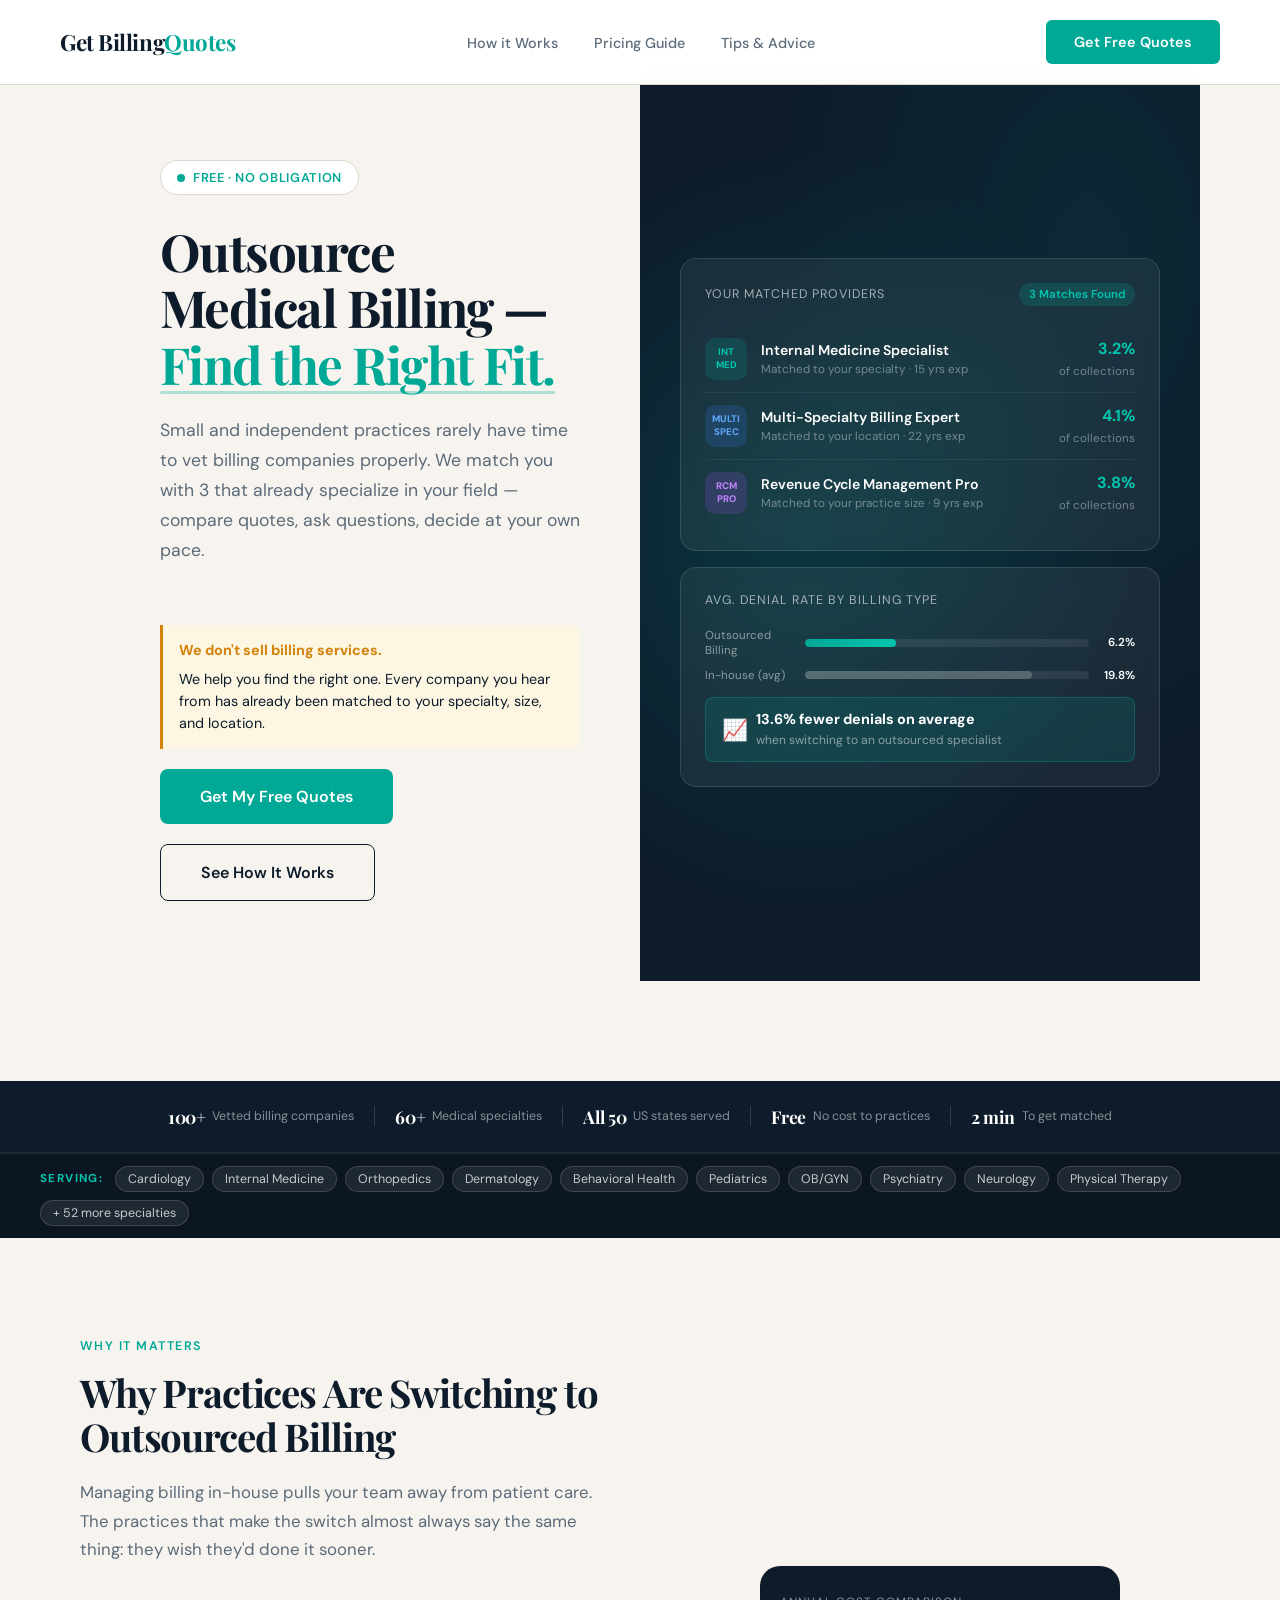
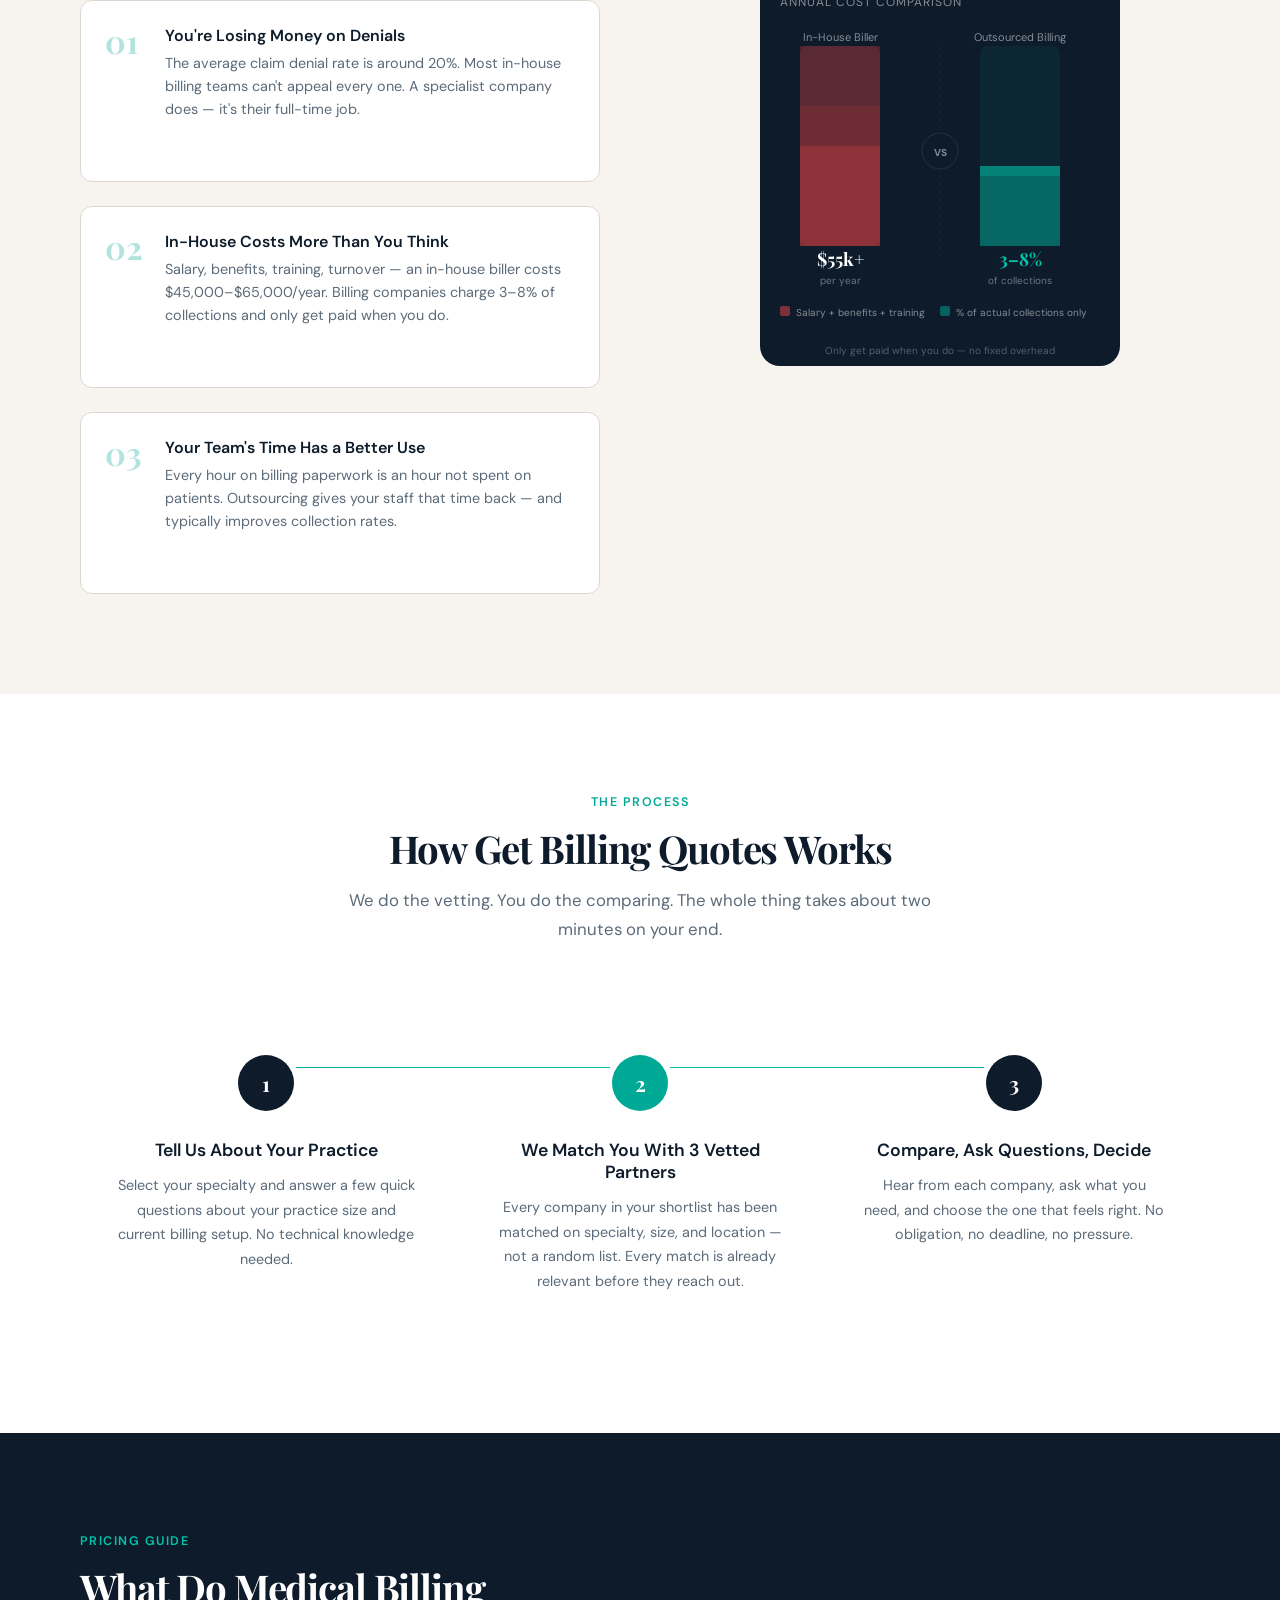
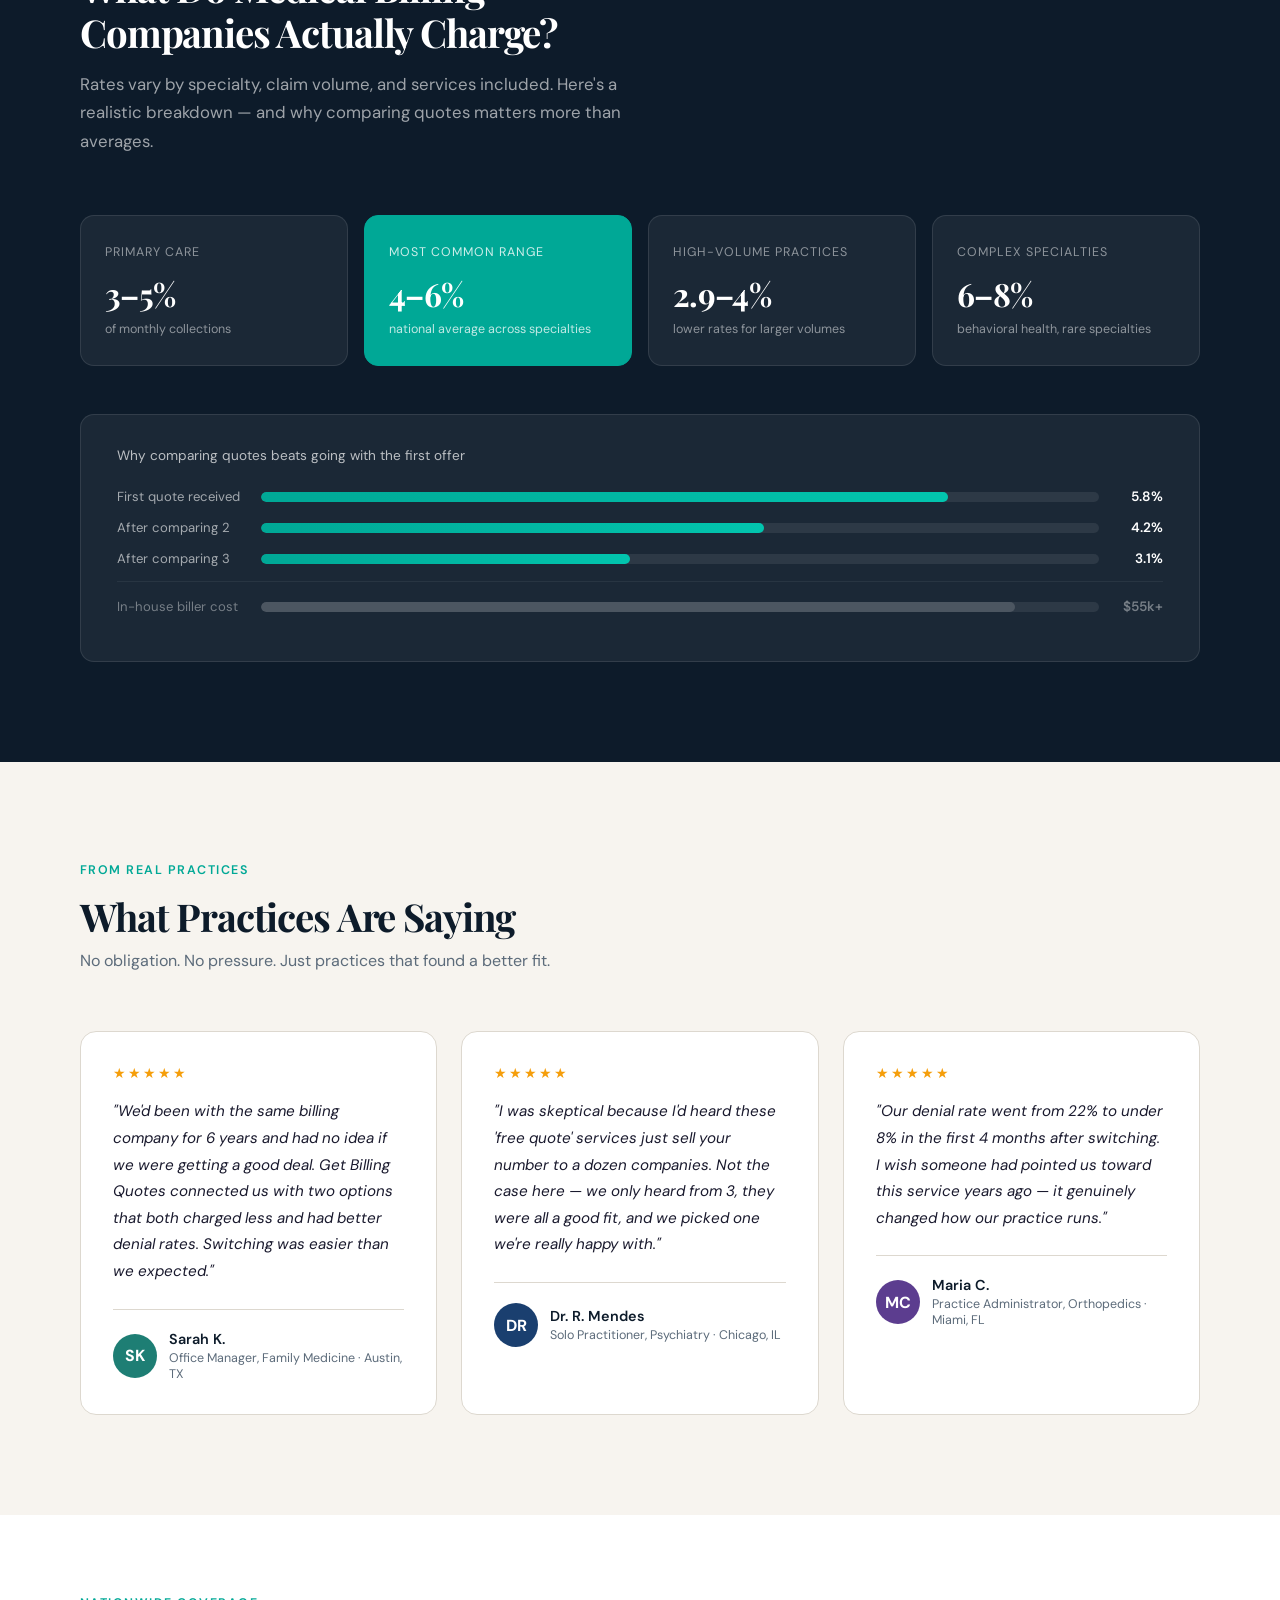
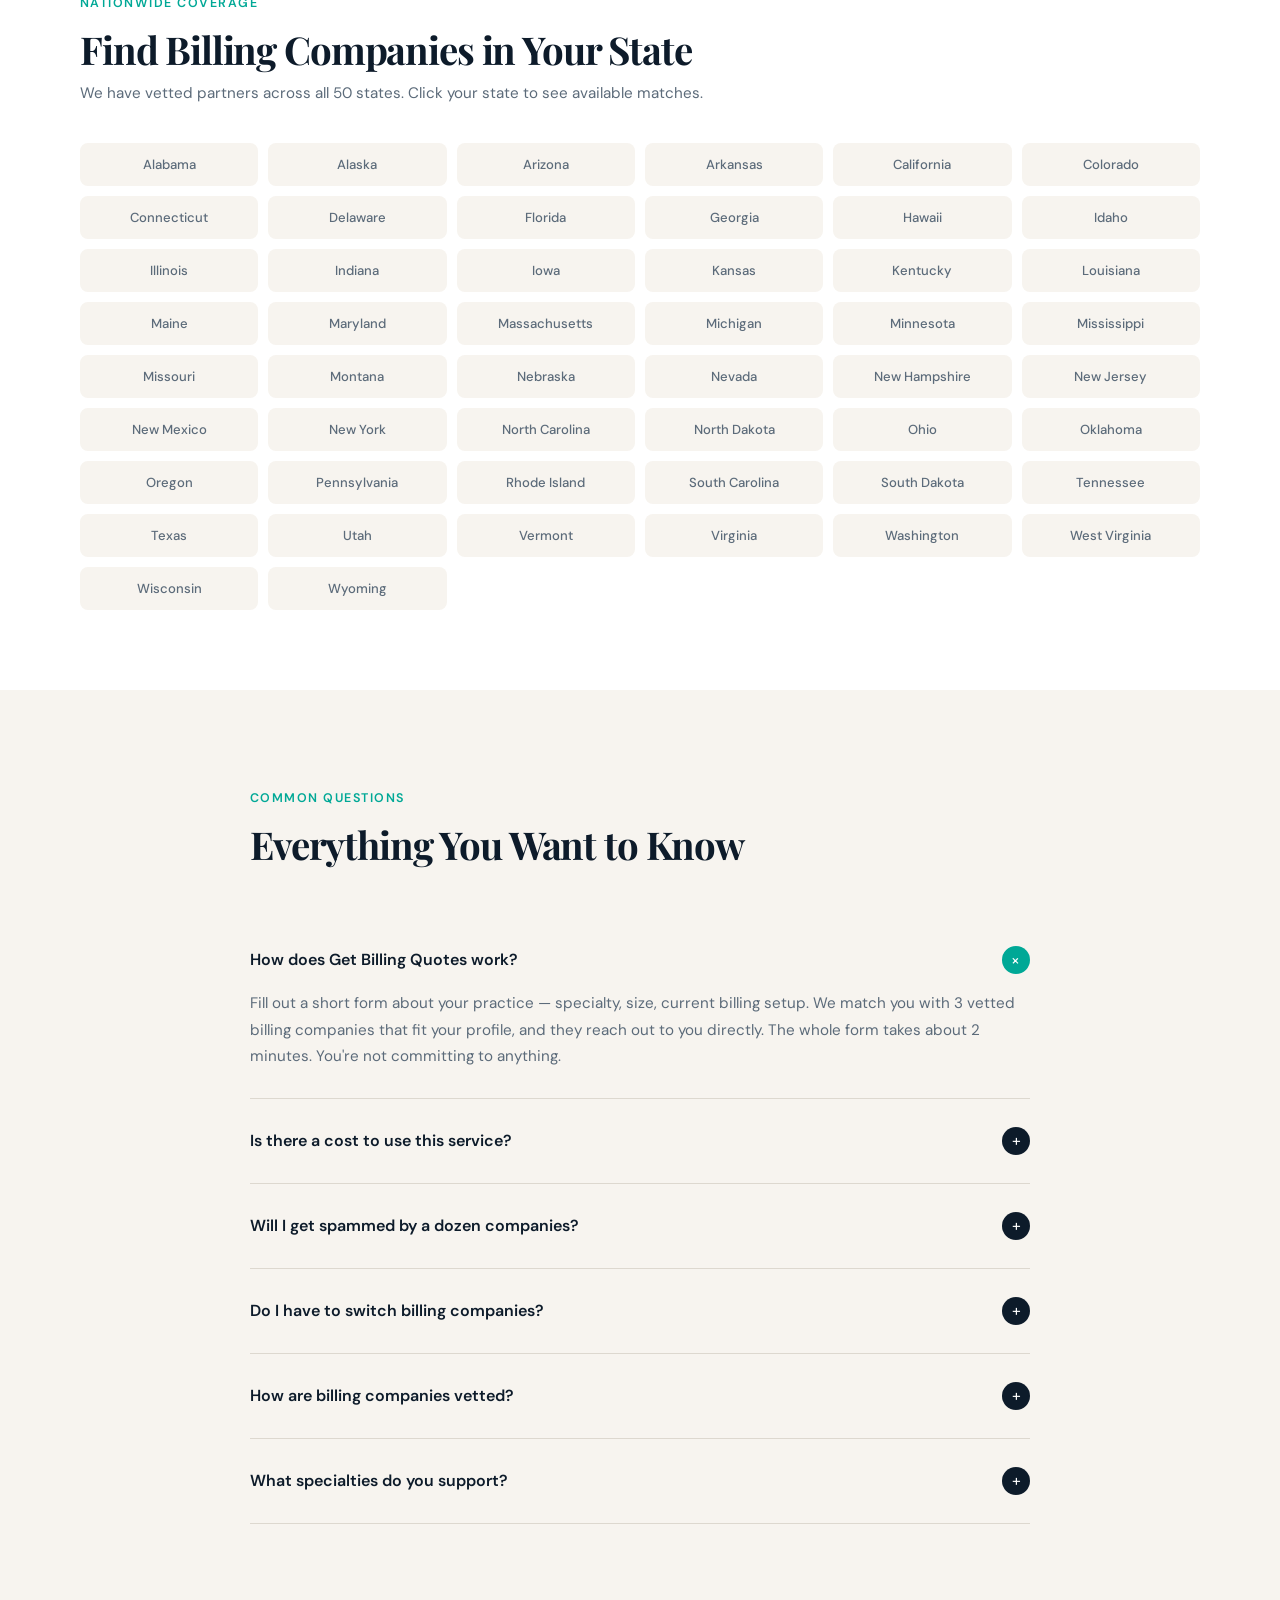
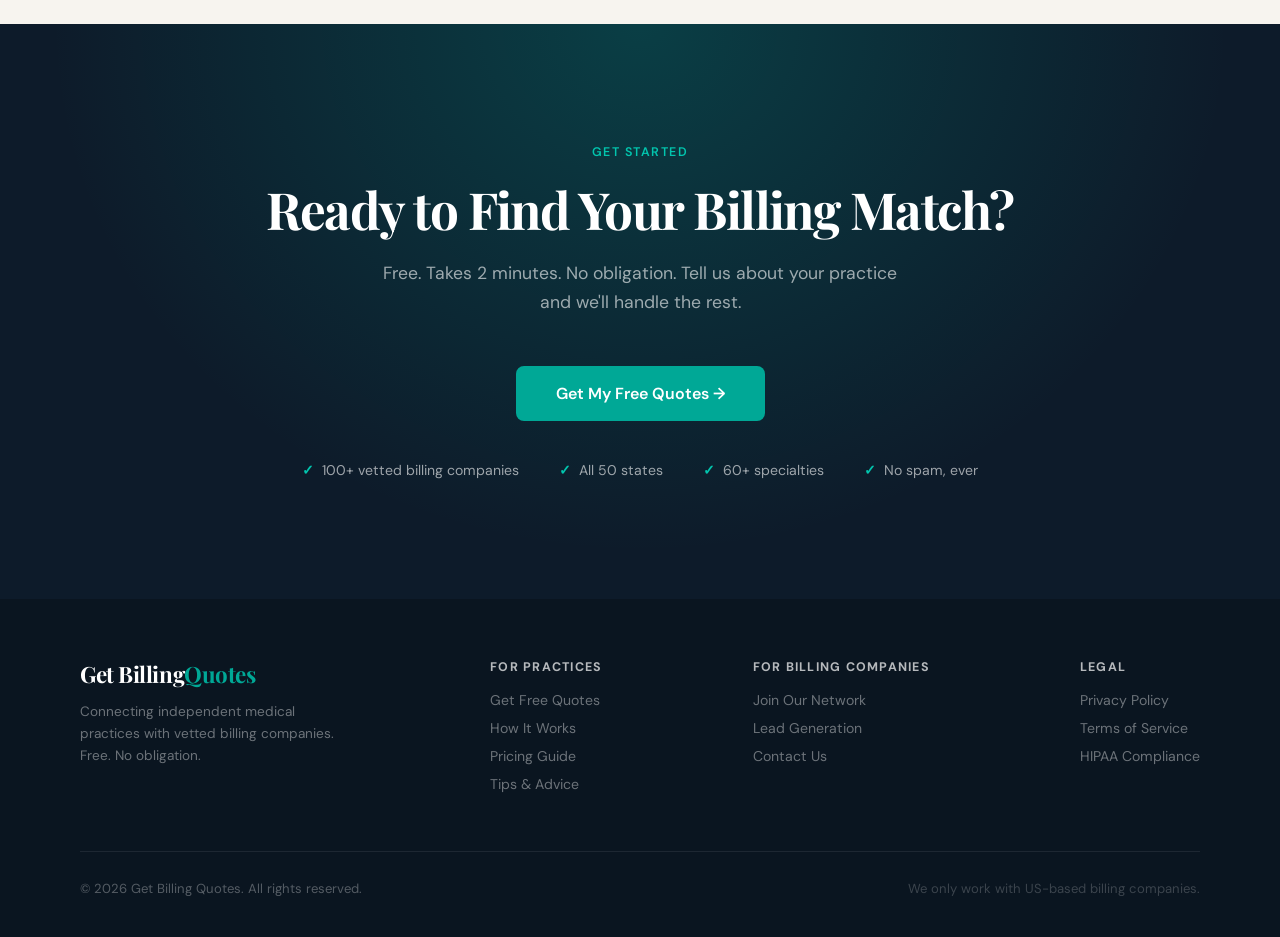
==== index.html @ 9ef920df "Add files via upload" ====
<!DOCTYPE html>
<html lang="en">
<head>
<meta charset="UTF-8">
<meta name="viewport" content="width=device-width, initial-scale=1.0">
<title>Outsource Medical Billing — Compare 3 Vetted Companies Free | Get Billing Quotes</title>
<meta name="description" content="We don't sell billing services — we help you find the right one. Get 3 free, matched quotes from vetted medical billing companies. Takes 2 minutes. No obligation." />
<link rel="preconnect" href="https://fonts.googleapis.com">
<link href="https://fonts.googleapis.com/css2?family=Playfair+Display:wght@400;600;700&family=DM+Sans:wght@300;400;500;600&display=swap" rel="stylesheet">
<link rel="stylesheet" href="styles.css?v=3">
<style>
  /* INDEX.HTML PAGE-SPECIFIC STYLES ONLY */
  body { background: var(--white); }

  /* HERO */
  .hero { min-height: 100vh; display: grid; grid-template-columns: 1fr 1fr; padding-top: 80px; background: var(--cream); overflow: hidden; }
  .hero-left { display: flex; flex-direction: column; justify-content: center; padding: 80px 60px 80px 80px; }

  .hero-badge { display: inline-flex; align-items: center; gap: 8px; background: white; border: 1px solid var(--border); border-radius: 100px; padding: 8px 16px; font-size: 0.8rem; font-weight: 600; color: var(--teal); margin-bottom: 28px; width: fit-content; letter-spacing: 0.05em; text-transform: uppercase; }
  .hero-badge::before { content: ''; width: 8px; height: 8px; border-radius: 50%; background: var(--teal); animation: pulse 2s infinite; }
  @keyframes pulse { 0%, 100% { opacity: 1; transform: scale(1); } 50% { opacity: 0.5; transform: scale(0.8); } }

  .hero h1 { font-family: 'Playfair Display', serif; font-size: clamp(2.6rem, 4vw, 3.8rem); font-weight: 700; line-height: 1.1; color: var(--navy); letter-spacing: -0.03em; margin-bottom: 24px; }
  .hero h1 em { font-style: normal; color: var(--teal); position: relative; }
  .hero h1 em::after { content: ''; position: absolute; bottom: 4px; left: 0; right: 0; height: 3px; background: var(--teal); opacity: 0.3; border-radius: 2px; }
  .hero-sub { font-size: 1.1rem; color: var(--muted); line-height: 1.7; margin-bottom: 40px; max-width: 460px; }
  .hero-cta-group { display: flex; align-items: center; gap: 20px; flex-wrap: wrap; }

  /* HERO RIGHT */
  .hero-right { position: relative; display: flex; align-items: center; justify-content: center; padding: 40px; background: var(--navy); overflow: hidden; }
  .hero-right::before { content: ''; position: absolute; inset: 0; background: radial-gradient(ellipse at 30% 50%, rgba(0,168,150,0.2) 0%, transparent 60%), radial-gradient(ellipse at 80% 20%, rgba(0,168,150,0.1) 0%, transparent 50%); }
  .dashboard-mock { position: relative; width: 100%; max-width: 480px; z-index: 1; }
  .dash-card { background: rgba(255,255,255,0.06); border: 1px solid rgba(255,255,255,0.12); border-radius: 16px; padding: 24px; backdrop-filter: blur(8px); margin-bottom: 16px; animation: fadeSlideUp 0.6s ease both; }
  @keyframes fadeSlideUp { from { opacity: 0; transform: translateY(20px); } to { opacity: 1; transform: translateY(0); } }
  .dash-card:nth-child(2) { animation-delay: 0.15s; }
  .dash-header { display: flex; align-items: center; justify-content: space-between; margin-bottom: 20px; }
  .dash-title { color: rgba(255,255,255,0.6); font-size: 0.78rem; text-transform: uppercase; letter-spacing: 0.08em; }
  .dash-badge { font-size: 0.72rem; padding: 4px 10px; border-radius: 20px; background: rgba(0,168,150,0.2); color: var(--teal-light); font-weight: 600; }

  .match-row { display: flex; align-items: center; gap: 14px; padding: 12px 0; border-bottom: 1px solid rgba(255,255,255,0.06); }
  .match-row:last-child { border-bottom: none; }
  .match-avatar { width: 42px; height: 42px; border-radius: 10px; display: flex; align-items: center; justify-content: center; font-size: 0.6rem; font-weight: 800; text-align: center; line-height: 1.3; flex-shrink: 0; }
  .match-info { flex: 1; }
  .match-name { color: white; font-size: 0.88rem; font-weight: 600; }
  .match-spec { color: rgba(255,255,255,0.4); font-size: 0.73rem; margin-top: 2px; }
  .match-rate { text-align: right; }
  .match-rate strong { color: var(--teal-light); font-size: 1rem; display: block; }
  .match-rate span { color: rgba(255,255,255,0.4); font-size: 0.72rem; }

  .mini-chart { margin-top: 4px; }
  .chart-row { display: flex; align-items: center; gap: 10px; margin-bottom: 10px; }
  .chart-label { color: rgba(255,255,255,0.5); font-size: 0.72rem; width: 90px; flex-shrink: 0; }
  .chart-bar-wrap { flex: 1; background: rgba(255,255,255,0.08); border-radius: 4px; height: 8px; overflow: hidden; }
  .chart-bar { height: 100%; border-radius: 4px; background: linear-gradient(90deg, var(--teal), var(--teal-light)); animation: barGrow 1s ease both; transform-origin: left; }
  @keyframes barGrow { from { transform: scaleX(0); } to { transform: scaleX(1); } }
  .chart-val { color: white; font-size: 0.72rem; font-weight: 600; width: 36px; text-align: right; flex-shrink: 0; }

  .savings-pill { display: inline-flex; align-items: center; gap: 8px; background: rgba(0,168,150,0.15); border: 1px solid rgba(0,168,150,0.3); border-radius: 8px; padding: 12px 16px; margin-top: 4px; width: 100%; }
  .savings-icon { font-size: 1.3rem; }
  .savings-text strong { color: white; font-size: 0.9rem; display: block; }
  .savings-text span { color: rgba(255,255,255,0.5); font-size: 0.75rem; }

  /* =====================
     TRUST BAR — strip layout on all screens
     ===================== */
  .trust-bar { background: var(--navy); }
  .trust-bar-inner {
    display: flex; align-items: center; justify-content: center;
    flex-wrap: wrap;
    padding: 16px 40px;
    border-bottom: 1px solid rgba(255,255,255,0.07);
    gap: 0;
  }
  .trust-stat {
    display: flex; align-items: center; gap: 7px;
    padding: 8px 20px;
    text-align: left;
  }
  .trust-stat strong {
    font-family: 'Playfair Display', serif;
    font-size: 1.1rem; font-weight: 700;
    color: white; letter-spacing: -0.02em;
    white-space: nowrap;
  }
  .trust-stat span {
    font-size: 0.78rem; color: rgba(255,255,255,0.5);
    white-space: nowrap;
  }
  .trust-divider { width: 1px; height: 20px; background: rgba(255,255,255,0.15); flex-shrink: 0; align-self: center; }
  .trust-specialties { display: flex; align-items: center; gap: 8px; padding: 12px 40px; flex-wrap: wrap; background: rgba(0,0,0,0.18); border-top: 1px solid rgba(255,255,255,0.06); }
  .trust-spec-label { font-size: 0.72rem; text-transform: uppercase; letter-spacing: 0.12em; color: var(--teal-light); font-weight: 700; margin-right: 4px; white-space: nowrap; }
  .trust-spec-tag { font-size: 0.78rem; padding: 4px 12px; border-radius: 100px; background: rgba(255,255,255,0.08); color: rgba(255,255,255,0.75); border: 1px solid rgba(255,255,255,0.15); white-space: nowrap; }
  .trust-spec-tag:hover { background: rgba(0,168,150,0.2); border-color: rgba(0,168,150,0.4); color: var(--teal-light); }

  /* SECTIONS */
  section { padding: 100px 80px; }
  .section-label { font-size: 0.78rem; text-transform: uppercase; letter-spacing: 0.12em; color: var(--teal); font-weight: 600; margin-bottom: 16px; }
  h2 { font-family: 'Playfair Display', serif; font-size: clamp(2rem, 3vw, 2.8rem); color: var(--navy); line-height: 1.15; letter-spacing: -0.03em; }

  /* WHY */
  .why-section { background: var(--cream); display: grid; grid-template-columns: 1fr 1fr; gap: 80px; align-items: center; }
  .why-left h2 { margin-bottom: 20px; }
  .why-left p { color: var(--muted); font-size: 1.05rem; line-height: 1.7; margin-bottom: 36px; }
  .reasons { display: flex; flex-direction: column; gap: 24px; }
  .reason { display: flex; gap: 20px; align-items: flex-start; padding: 24px; background: white; border-radius: 12px; border: 1px solid var(--border); transition: all 0.25s ease; }
  .reason:hover { border-color: var(--teal); transform: translateX(4px); box-shadow: 0 4px 24px rgba(0,0,0,0.06); }
  .reason-num { font-family: 'Playfair Display', serif; font-size: 2rem; font-weight: 700; color: var(--teal); opacity: 0.3; line-height: 1; flex-shrink: 0; min-width: 40px; }
  .reason h3 { font-size: 1rem; font-weight: 600; color: var(--navy); margin-bottom: 6px; }
  .reason p { font-size: 0.9rem; color: var(--muted); line-height: 1.6; }
  .why-visual { position: relative; height: 480px; display: flex; align-items: center; justify-content: center; }

  /* HOW IT WORKS */
  .how-section { background: white; }
  .how-header { text-align: center; max-width: 600px; margin: 0 auto 72px; }
  .how-header h2 { margin-bottom: 16px; }
  .how-header p { color: var(--muted); font-size: 1.05rem; line-height: 1.7; }
  .steps { display: grid; grid-template-columns: repeat(3, 1fr); gap: 2px; position: relative; }
  .steps::before { content: ''; position: absolute; top: 52px; left: calc(16.67% + 20px); right: calc(16.67% + 20px); height: 1px; background: linear-gradient(90deg, var(--teal), var(--teal-light), var(--teal)); z-index: 0; }
  .step { padding: 40px 36px; text-align: center; position: relative; z-index: 1; }
  .step-num { width: 56px; height: 56px; border-radius: 50%; background: var(--navy); color: white; font-family: 'Playfair Display', serif; font-size: 1.3rem; font-weight: 700; display: flex; align-items: center; justify-content: center; margin: 0 auto 28px; position: relative; z-index: 2; box-shadow: 0 0 0 6px white; }
  .step:nth-child(2) .step-num { background: var(--teal); }
  .step h3 { font-size: 1.1rem; font-weight: 600; color: var(--navy); margin-bottom: 12px; }
  .step p { font-size: 0.9rem; color: var(--muted); line-height: 1.7; }

  /* PRICING */
  .pricing-section { background: var(--navy); color: white; padding: 100px 80px; }
  .pricing-header { max-width: 600px; margin-bottom: 60px; }
  .pricing-header .section-label { color: var(--teal-light); }
  .pricing-header h2 { color: white; margin-bottom: 16px; }
  .pricing-header p { color: rgba(255,255,255,0.6); font-size: 1.05rem; line-height: 1.7; }
  .pricing-grid { display: grid; grid-template-columns: repeat(4, 1fr); gap: 16px; margin-bottom: 48px; }
  .price-card { background: rgba(255,255,255,0.06); border: 1px solid rgba(255,255,255,0.1); border-radius: 14px; padding: 28px 24px; transition: all 0.25s; }
  .price-card:hover { background: rgba(255,255,255,0.1); border-color: var(--teal); }
  .price-card.featured { background: var(--teal); border-color: var(--teal); }
  .price-specialty { font-size: 0.78rem; text-transform: uppercase; letter-spacing: 0.08em; color: rgba(255,255,255,0.5); margin-bottom: 12px; }
  .price-card.featured .price-specialty { color: rgba(255,255,255,0.8); }
  .price-range { font-family: 'Playfair Display', serif; font-size: 2rem; font-weight: 700; color: white; letter-spacing: -0.02em; }
  .price-note { font-size: 0.78rem; color: rgba(255,255,255,0.5); margin-top: 6px; }
  .price-card.featured .price-note { color: rgba(255,255,255,0.75); }
  .pricing-bar-wrap { background: rgba(255,255,255,0.06); border: 1px solid rgba(255,255,255,0.1); border-radius: 14px; padding: 32px 36px; }
  .pb-title { color: rgba(255,255,255,0.7); font-size: 0.85rem; margin-bottom: 24px; }
  .pb-row { display: flex; align-items: center; gap: 14px; margin-bottom: 14px; }
  .pb-label { color: rgba(255,255,255,0.6); font-size: 0.82rem; width: 130px; flex-shrink: 0; }
  .pb-track { flex: 1; background: rgba(255,255,255,0.08); border-radius: 100px; height: 10px; overflow: hidden; }
  .pb-fill { height: 100%; border-radius: 100px; background: linear-gradient(90deg, var(--teal), var(--teal-light)); animation: barGrow 1.2s ease both; }
  .pb-fill.muted { background: rgba(255,255,255,0.15); }
  .pb-val { color: white; font-weight: 600; font-size: 0.85rem; width: 50px; text-align: right; flex-shrink: 0; }

  /* TESTIMONIALS */
  .testimonials-section { background: var(--cream); padding: 100px 80px; }
  .test-header { margin-bottom: 60px; }
  .test-header h2 { margin-bottom: 12px; }
  .test-grid { display: grid; grid-template-columns: repeat(3, 1fr); gap: 24px; }
  .test-card { background: white; border: 1px solid var(--border); border-radius: 16px; padding: 32px; transition: all 0.25s; }
  .test-card:hover { box-shadow: 0 8px 40px rgba(0,0,0,0.08); transform: translateY(-3px); }
  .test-stars { color: #f59e0b; font-size: 0.9rem; letter-spacing: 2px; margin-bottom: 16px; }
  .test-quote { font-size: 0.95rem; color: var(--text); line-height: 1.75; margin-bottom: 24px; font-style: italic; }
  .test-author { display: flex; align-items: center; gap: 12px; padding-top: 20px; border-top: 1px solid var(--border); }
  .test-avatar { width: 44px; height: 44px; border-radius: 50%; display: flex; align-items: center; justify-content: center; font-weight: 700; font-size: 1rem; color: white; flex-shrink: 0; }
  .test-name { font-weight: 600; font-size: 0.9rem; color: var(--navy); }
  .test-role { font-size: 0.78rem; color: var(--muted); margin-top: 2px; }

  /* STATES */
  .states-section { background: white; padding: 80px; overflow: hidden; }
  .states-header { margin-bottom: 40px; }
  .states-header h2 { margin-bottom: 12px; }
  .states-grid { display: grid; grid-template-columns: repeat(6, 1fr); gap: 10px; width: 100%; }
  .state-pill { text-align: center; padding: 12px 8px; border-radius: 8px; background: var(--cream); font-size: 0.82rem; font-weight: 500; color: var(--muted); cursor: pointer; transition: all 0.2s; border: 1px solid transparent; text-decoration: none; display: block; min-width: 0; word-break: break-word; }
  .state-pill:hover { background: white; border-color: var(--teal); color: var(--teal); }

  /* FAQ */
  .faq-section { background: var(--cream); }
  .faq-container { max-width: 780px; margin: 0 auto; }
  .faq-header { margin-bottom: 52px; }
  .faq-item { border-bottom: 1px solid var(--border); padding: 28px 0; }
  .faq-q { display: flex; justify-content: space-between; align-items: center; cursor: pointer; gap: 20px; }
  .faq-q strong { font-size: 1rem; color: var(--navy); font-weight: 600; line-height: 1.4; }
  .faq-icon { width: 28px; height: 28px; border-radius: 50%; background: var(--navy); color: white; display: flex; align-items: center; justify-content: center; font-size: 1rem; flex-shrink: 0; transition: all 0.25s; }
  .faq-item.open .faq-icon { background: var(--teal); transform: rotate(45deg); }
  .faq-a { max-height: 0; overflow: hidden; transition: max-height 0.35s ease, padding 0.35s; }
  .faq-item.open .faq-a { max-height: 200px; padding-top: 16px; }
  .faq-a p { color: var(--muted); font-size: 0.95rem; line-height: 1.75; }

  /* CTA */
  .cta-section { background: var(--navy); padding: 120px 80px; text-align: center; position: relative; overflow: hidden; }
  .cta-section::before { content: ''; position: absolute; inset: 0; background: radial-gradient(ellipse at 50% 0%, rgba(0,168,150,0.25) 0%, transparent 65%); }
  .cta-section > * { position: relative; z-index: 1; }
  .cta-section .section-label { color: var(--teal-light); margin-bottom: 20px; }
  .cta-section h2 { color: white; font-size: clamp(2.2rem, 4vw, 3.4rem); margin-bottom: 20px; }
  .cta-section p { color: rgba(255,255,255,0.6); font-size: 1.1rem; max-width: 520px; margin: 0 auto 48px; line-height: 1.7; }
  .cta-perks { display: flex; justify-content: center; gap: 40px; flex-wrap: wrap; margin-top: 40px; }
  .cta-perk { display: flex; align-items: center; gap: 8px; color: rgba(255,255,255,0.6); font-size: 0.88rem; }
  .cta-perk::before { content: '✓'; color: var(--teal-light); font-weight: 700; }

  /* PAGE-SPECIFIC RESPONSIVE */
  @media (max-width: 1024px) {
    .hero { grid-template-columns: 1fr; }
    .hero-left { padding: 100px 40px 60px; }
    .hero-right { display: none; }
    .why-section { grid-template-columns: 1fr; gap: 40px; }
    .why-visual { display: none; }
    .steps { grid-template-columns: 1fr; }
    .steps::before { display: none; }
    .pricing-grid { grid-template-columns: repeat(2, 1fr); }
    .test-grid { grid-template-columns: 1fr; }
    .states-grid { grid-template-columns: repeat(3, 1fr); }
    .states-section { padding: 60px 24px; }
    .trust-bar-inner { padding: 12px 24px; }
    .trust-specialties { padding: 10px 24px; }
    .cta-section { padding: 80px 40px; }
  }
  @media (max-width: 768px) {
    .hero-left { padding: 80px 24px 48px; }
    .trust-bar-inner { padding: 10px 16px; }
    .trust-stat { padding: 6px 10px; }
    .trust-specialties { padding: 8px 16px; gap: 6px; }
    .cta-section { padding: 60px 24px; }
  }
</style>
</head>
<body>

<!-- NAV -->
<nav>
  <a href="#" class="nav-logo">Get Billing<span>Quotes</span></a>
  <ul>
    <li><a href="#how">How it Works</a></li>
    <li><a href="#pricing">Pricing Guide</a></li>
    <li><a href="blog.html">Tips &amp; Advice</a></li>
  </ul>
  <a href="quote.html" class="btn btn-primary">Get Free Quotes</a>
  <button class="nav-hamburger" onclick="toggleMenu(this)" aria-label="Menu">
    <span></span><span></span><span></span>
  </button>
</nav>
<div class="mobile-menu" id="mobileMenu">
  <a href="#how">How it Works</a>
  <a href="#pricing">Pricing Guide</a>
  <a href="blog.html">Tips &amp; Advice</a>
  <a href="quote.html" class="btn btn-primary">Get Free Quotes</a>
</div>

<!-- HERO -->
<section class="hero">
  <div class="hero-left">
    <div class="hero-badge">Free · No Obligation</div>
    <h1>Outsource Medical Billing —<br><em>Find the Right Fit.</em></h1>
    <p class="hero-sub">Small and independent practices rarely have time to vet billing companies properly. We match you with 3 that already specialize in your field — compare quotes, ask questions, decide at your own pace.</p>
    <div style="display:flex;flex-wrap:wrap;align-items:baseline;gap:6px;background:#fdf6e3;border-left:3px solid #d4820a;padding:14px 16px;border-radius:0 8px 8px 0;margin:20px 0;font-size:0.9rem;line-height:1.55;color:var(--navy);"><span style="font-weight:700;color:#d4820a;white-space:nowrap;">We don't sell billing services.</span><span>We help you find the right one. Every company you hear from has already been matched to your specialty, size, and location.</span></div>
    <div class="hero-cta-group">
      <a href="quote.html" class="btn btn-primary btn-lg">Get My Free Quotes</a>
      <a href="#how" class="btn btn-outline btn-lg">See How It Works</a>
    </div>
  </div>

  <div class="hero-right">
    <div class="dashboard-mock">
      <div class="dash-card">
        <div class="dash-header">
          <span class="dash-title">Your Matched Providers</span>
          <span class="dash-badge">3 Matches Found</span>
        </div>
        <div class="match-row">
          <div class="match-avatar" style="background: rgba(0,168,150,0.18); color: #02c5ae;">INT<br>MED</div>
          <div class="match-info">
            <div class="match-name">Internal Medicine Specialist</div>
            <div class="match-spec">Matched to your specialty · 15 yrs exp</div>
          </div>
          <div class="match-rate"><strong>3.2%</strong><span>of collections</span></div>
        </div>
        <div class="match-row">
          <div class="match-avatar" style="background: rgba(59,130,246,0.18); color: #60a5fa;">MULTI<br>SPEC</div>
          <div class="match-info">
            <div class="match-name">Multi-Specialty Billing Expert</div>
            <div class="match-spec">Matched to your location · 22 yrs exp</div>
          </div>
          <div class="match-rate"><strong>4.1%</strong><span>of collections</span></div>
        </div>
        <div class="match-row">
          <div class="match-avatar" style="background: rgba(168,85,247,0.18); color: #c084fc;">RCM<br>PRO</div>
          <div class="match-info">
            <div class="match-name">Revenue Cycle Management Pro</div>
            <div class="match-spec">Matched to your practice size · 9 yrs exp</div>
          </div>
          <div class="match-rate"><strong>3.8%</strong><span>of collections</span></div>
        </div>
      </div>
      <div class="dash-card">
        <div class="dash-header">
          <span class="dash-title">Avg. Denial Rate by Billing Type</span>
        </div>
        <div class="mini-chart">
          <div class="chart-row">
            <span class="chart-label">Outsourced Billing</span>
            <div class="chart-bar-wrap"><div class="chart-bar" style="width:32%;"></div></div>
            <span class="chart-val">6.2%</span>
          </div>
          <div class="chart-row">
            <span class="chart-label">In-house (avg)</span>
            <div class="chart-bar-wrap"><div class="chart-bar" style="width:80%; background: rgba(255,255,255,0.2);"></div></div>
            <span class="chart-val">19.8%</span>
          </div>
        </div>
        <div class="savings-pill">
          <span class="savings-icon">📈</span>
          <div class="savings-text">
            <strong>13.6% fewer denials on average</strong>
            <span>when switching to an outsourced specialist</span>
          </div>
        </div>
      </div>
    </div>
  </div>
</section>

<!-- TRUST BAR -->
<div class="trust-bar">
  <div class="trust-bar-inner">
    <div class="trust-stat">
      <strong>100+</strong>
      <span>Vetted billing companies</span>
    </div>
    <div class="trust-divider"></div>
    <div class="trust-stat">
      <strong>60+</strong>
      <span>Medical specialties</span>
    </div>
    <div class="trust-divider"></div>
    <div class="trust-stat">
      <strong>All 50</strong>
      <span>US states served</span>
    </div>
    <div class="trust-divider"></div>
    <div class="trust-stat">
      <strong>Free</strong>
      <span>No cost to practices</span>
    </div>
    <div class="trust-divider"></div>
    <div class="trust-stat">
      <strong>2 min</strong>
      <span>To get matched</span>
    </div>
  </div>
  <div class="trust-specialties">
    <span class="trust-spec-label">Serving:</span>
    <span class="trust-spec-tag">Cardiology</span>
    <span class="trust-spec-tag">Internal Medicine</span>
    <span class="trust-spec-tag">Orthopedics</span>
    <span class="trust-spec-tag">Dermatology</span>
    <span class="trust-spec-tag">Behavioral Health</span>
    <span class="trust-spec-tag">Pediatrics</span>
    <span class="trust-spec-tag">OB/GYN</span>
    <span class="trust-spec-tag">Psychiatry</span>
    <span class="trust-spec-tag">Neurology</span>
    <span class="trust-spec-tag">Physical Therapy</span>
    <span class="trust-spec-tag">+ 52 more specialties</span>
  </div>
</div>

<!-- WHY -->
<section class="why-section" id="why">
  <div class="why-left">
    <div class="section-label">Why It Matters</div>
    <h2>Why Practices Are Switching to Outsourced Billing</h2>
    <p>Managing billing in-house pulls your team away from patient care. The practices that make the switch almost always say the same thing: they wish they'd done it sooner.</p>
    <div class="reasons">
      <div class="reason">
        <div class="reason-num">01</div>
        <div>
          <h3>You're Losing Money on Denials</h3>
          <p>The average claim denial rate is around 20%. Most in-house billing teams can't appeal every one. A specialist company does — it's their full-time job.</p>
        </div>
      </div>
      <div class="reason">
        <div class="reason-num">02</div>
        <div>
          <h3>In-House Costs More Than You Think</h3>
          <p>Salary, benefits, training, turnover — an in-house biller costs $45,000–$65,000/year. Billing companies charge 3–8% of collections and only get paid when you do.</p>
        </div>
      </div>
      <div class="reason">
        <div class="reason-num">03</div>
        <div>
          <h3>Your Team's Time Has a Better Use</h3>
          <p>Every hour on billing paperwork is an hour not spent on patients. Outsourcing gives your staff that time back — and typically improves collection rates.</p>
        </div>
      </div>
    </div>
  </div>
  <div class="why-visual">
    <svg width="400" height="440" viewBox="0 0 400 440" fill="none" xmlns="http://www.w3.org/2000/svg">
      <rect x="20" y="20" width="360" height="400" rx="20" fill="#0d1b2a"/>
      <text x="40" y="60" font-family="DM Sans" font-size="12" fill="rgba(255,255,255,0.5)" letter-spacing="1">ANNUAL COST COMPARISON</text>
      <text x="100" y="95" text-anchor="middle" font-family="DM Sans" font-size="11" fill="rgba(255,255,255,0.5)">In-House Biller</text>
      <rect x="60" y="100" width="80" height="200" rx="8" fill="rgba(239,68,68,0.12)"/>
      <rect x="60" y="200" width="80" height="100" fill="rgba(239,68,68,0.5)"><animate attributeName="height" from="0" to="100" dur="1.2s" fill="freeze" begin="0.2s"/><animate attributeName="y" from="300" to="200" dur="1.2s" fill="freeze" begin="0.2s"/></rect>
      <rect x="60" y="160" width="80" height="40" fill="rgba(239,68,68,0.35)"><animate attributeName="height" from="0" to="40" dur="1s" fill="freeze" begin="0.5s"/><animate attributeName="y" from="200" to="160" dur="1s" fill="freeze" begin="0.5s"/></rect>
      <rect x="60" y="100" width="80" height="60" rx="8 8 0 0" fill="rgba(239,68,68,0.25)"><animate attributeName="height" from="0" to="60" dur="0.8s" fill="freeze" begin="0.8s"/><animate attributeName="y" from="160" to="100" dur="0.8s" fill="freeze" begin="0.8s"/></rect>
      <text x="100" y="320" text-anchor="middle" font-family="Playfair Display" font-size="18" font-weight="700" fill="white">$55k+</text>
      <text x="100" y="338" text-anchor="middle" font-family="DM Sans" font-size="10" fill="rgba(255,255,255,0.4)">per year</text>
      <text x="280" y="95" text-anchor="middle" font-family="DM Sans" font-size="11" fill="rgba(255,255,255,0.5)">Outsourced Billing</text>
      <rect x="240" y="100" width="80" height="200" rx="8" fill="rgba(0,168,150,0.08)"/>
      <rect x="240" y="230" width="80" height="70" fill="rgba(0,168,150,0.5)"><animate attributeName="height" from="0" to="70" dur="1.2s" fill="freeze" begin="0.2s"/><animate attributeName="y" from="300" to="230" dur="1.2s" fill="freeze" begin="0.2s"/></rect>
      <rect x="240" y="220" width="80" height="10" rx="8 8 0 0" fill="rgba(0,168,150,0.7)"><animate attributeName="height" from="0" to="10" dur="0.3s" fill="freeze" begin="1.4s"/><animate attributeName="y" from="230" to="220" dur="0.3s" fill="freeze" begin="1.4s"/></rect>
      <text x="280" y="320" text-anchor="middle" font-family="Playfair Display" font-size="18" font-weight="700" fill="#02c5ae">3–8%</text>
      <text x="280" y="338" text-anchor="middle" font-family="DM Sans" font-size="10" fill="rgba(255,255,255,0.4)">of collections</text>
      <line x1="200" y1="100" x2="200" y2="310" stroke="rgba(255,255,255,0.06)" stroke-width="1" stroke-dasharray="4 4"/>
      <circle cx="200" cy="205" r="18" fill="#0d1b2a" stroke="rgba(255,255,255,0.1)" stroke-width="1"/>
      <text x="200" y="210" text-anchor="middle" font-family="DM Sans" font-size="10" font-weight="700" fill="rgba(255,255,255,0.5)">VS</text>
      <rect x="40" y="360" width="10" height="10" rx="2" fill="rgba(239,68,68,0.5)"/>
      <text x="56" y="370" font-family="DM Sans" font-size="10" fill="rgba(255,255,255,0.5)">Salary + benefits + training</text>
      <rect x="200" y="360" width="10" height="10" rx="2" fill="rgba(0,168,150,0.5)"/>
      <text x="216" y="370" font-family="DM Sans" font-size="10" fill="rgba(255,255,255,0.5)">% of actual collections only</text>
      <text x="200" y="408" text-anchor="middle" font-family="DM Sans" font-size="10" fill="rgba(255,255,255,0.3)">Only get paid when you do — no fixed overhead</text>
    </svg>
  </div>
</section>

<!-- HOW IT WORKS -->
<section class="how-section" id="how">
  <div class="how-header">
    <div class="section-label">The Process</div>
    <h2>How Get Billing Quotes Works</h2>
    <p>We do the vetting. You do the comparing. The whole thing takes about two minutes on your end.</p>
  </div>
  <div class="steps">
    <div class="step">
      <div class="step-num">1</div>
      <h3>Tell Us About Your Practice</h3>
      <p>Select your specialty and answer a few quick questions about your practice size and current billing setup. No technical knowledge needed.</p>
    </div>
    <div class="step">
      <div class="step-num">2</div>
      <h3>We Match You With 3 Vetted Partners</h3>
      <p>Every company in your shortlist has been matched on specialty, size, and location — not a random list. Every match is already relevant before they reach out.</p>
    </div>
    <div class="step">
      <div class="step-num">3</div>
      <h3>Compare, Ask Questions, Decide</h3>
      <p>Hear from each company, ask what you need, and choose the one that feels right. No obligation, no deadline, no pressure.</p>
    </div>
  </div>
</section>

<!-- PRICING -->
<section class="pricing-section" id="pricing">
  <div class="pricing-header">
    <div class="section-label">Pricing Guide</div>
    <h2>What Do Medical Billing Companies Actually Charge?</h2>
    <p>Rates vary by specialty, claim volume, and services included. Here's a realistic breakdown — and why comparing quotes matters more than averages.</p>
  </div>
  <div class="pricing-grid">
    <div class="price-card">
      <div class="price-specialty">Primary Care</div>
      <div class="price-range">3–5%</div>
      <div class="price-note">of monthly collections</div>
    </div>
    <div class="price-card featured">
      <div class="price-specialty">Most Common Range</div>
      <div class="price-range">4–6%</div>
      <div class="price-note">national average across specialties</div>
    </div>
    <div class="price-card">
      <div class="price-specialty">High-Volume Practices</div>
      <div class="price-range">2.9–4%</div>
      <div class="price-note">lower rates for larger volumes</div>
    </div>
    <div class="price-card">
      <div class="price-specialty">Complex Specialties</div>
      <div class="price-range">6–8%</div>
      <div class="price-note">behavioral health, rare specialties</div>
    </div>
  </div>
  <div class="pricing-bar-wrap">
    <div class="pb-title">Why comparing quotes beats going with the first offer</div>
    <div class="pb-row">
      <span class="pb-label">First quote received</span>
      <div class="pb-track"><div class="pb-fill" style="width:82%;"></div></div>
      <span class="pb-val">5.8%</span>
    </div>
    <div class="pb-row">
      <span class="pb-label">After comparing 2</span>
      <div class="pb-track"><div class="pb-fill" style="width:60%;"></div></div>
      <span class="pb-val">4.2%</span>
    </div>
    <div class="pb-row">
      <span class="pb-label">After comparing 3</span>
      <div class="pb-track"><div class="pb-fill" style="width:44%;"></div></div>
      <span class="pb-val">3.1%</span>
    </div>
    <div class="pb-row" style="margin-top:8px; padding-top:16px; border-top: 1px solid rgba(255,255,255,0.06);">
      <span class="pb-label" style="color:rgba(255,255,255,0.4);">In-house biller cost</span>
      <div class="pb-track"><div class="pb-fill muted" style="width:90%;"></div></div>
      <span class="pb-val" style="color:rgba(255,255,255,0.4);">$55k+</span>
    </div>
  </div>
</section>

<!-- TESTIMONIALS -->
<section class="testimonials-section">
  <div class="test-header">
    <div class="section-label">From Real Practices</div>
    <h2>What Practices Are Saying</h2>
    <p style="color: var(--muted); font-size: 1rem; margin-top: 12px;">No obligation. No pressure. Just practices that found a better fit.</p>
  </div>
  <div class="test-grid">
    <div class="test-card">
      <div class="test-stars">★★★★★</div>
      <p class="test-quote">"We'd been with the same billing company for 6 years and had no idea if we were getting a good deal. Get Billing Quotes connected us with two options that both charged less and had better denial rates. Switching was easier than we expected."</p>
      <div class="test-author">
        <div class="test-avatar" style="background: #1e7e74;">SK</div>
        <div><div class="test-name">Sarah K.</div><div class="test-role">Office Manager, Family Medicine · Austin, TX</div></div>
      </div>
    </div>
    <div class="test-card">
      <div class="test-stars">★★★★★</div>
      <p class="test-quote">"I was skeptical because I'd heard these 'free quote' services just sell your number to a dozen companies. Not the case here — we only heard from 3, they were all a good fit, and we picked one we're really happy with."</p>
      <div class="test-author">
        <div class="test-avatar" style="background: #1a3f6f;">DR</div>
        <div><div class="test-name">Dr. R. Mendes</div><div class="test-role">Solo Practitioner, Psychiatry · Chicago, IL</div></div>
      </div>
    </div>
    <div class="test-card">
      <div class="test-stars">★★★★★</div>
      <p class="test-quote">"Our denial rate went from 22% to under 8% in the first 4 months after switching. I wish someone had pointed us toward this service years ago — it genuinely changed how our practice runs."</p>
      <div class="test-author">
        <div class="test-avatar" style="background: #5c3d8f;">MC</div>
        <div><div class="test-name">Maria C.</div><div class="test-role">Practice Administrator, Orthopedics · Miami, FL</div></div>
      </div>
    </div>
  </div>
</section>

<!-- ALL 50 STATES -->
<section class="states-section">
  <div class="states-header">
    <div class="section-label">Nationwide Coverage</div>
    <h2>Find Billing Companies in Your State</h2>
    <p style="color: var(--muted); margin-top: 12px; font-size: 0.95rem;">We have vetted partners across all 50 states. Click your state to see available matches.</p>
  </div>
  <div class="states-grid">
    <a href="#" class="state-pill">Alabama</a>
    <a href="#" class="state-pill">Alaska</a>
    <a href="#" class="state-pill">Arizona</a>
    <a href="#" class="state-pill">Arkansas</a>
    <a href="#" class="state-pill">California</a>
    <a href="#" class="state-pill">Colorado</a>
    <a href="#" class="state-pill">Connecticut</a>
    <a href="#" class="state-pill">Delaware</a>
    <a href="#" class="state-pill">Florida</a>
    <a href="#" class="state-pill">Georgia</a>
    <a href="#" class="state-pill">Hawaii</a>
    <a href="#" class="state-pill">Idaho</a>
    <a href="#" class="state-pill">Illinois</a>
    <a href="#" class="state-pill">Indiana</a>
    <a href="#" class="state-pill">Iowa</a>
    <a href="#" class="state-pill">Kansas</a>
    <a href="#" class="state-pill">Kentucky</a>
    <a href="#" class="state-pill">Louisiana</a>
    <a href="#" class="state-pill">Maine</a>
    <a href="#" class="state-pill">Maryland</a>
    <a href="#" class="state-pill">Massachusetts</a>
    <a href="#" class="state-pill">Michigan</a>
    <a href="#" class="state-pill">Minnesota</a>
    <a href="#" class="state-pill">Mississippi</a>
    <a href="#" class="state-pill">Missouri</a>
    <a href="#" class="state-pill">Montana</a>
    <a href="#" class="state-pill">Nebraska</a>
    <a href="#" class="state-pill">Nevada</a>
    <a href="#" class="state-pill">New Hampshire</a>
    <a href="#" class="state-pill">New Jersey</a>
    <a href="#" class="state-pill">New Mexico</a>
    <a href="#" class="state-pill">New York</a>
    <a href="#" class="state-pill">North Carolina</a>
    <a href="#" class="state-pill">North Dakota</a>
    <a href="#" class="state-pill">Ohio</a>
    <a href="#" class="state-pill">Oklahoma</a>
    <a href="#" class="state-pill">Oregon</a>
    <a href="#" class="state-pill">Pennsylvania</a>
    <a href="#" class="state-pill">Rhode Island</a>
    <a href="#" class="state-pill">South Carolina</a>
    <a href="#" class="state-pill">South Dakota</a>
    <a href="#" class="state-pill">Tennessee</a>
    <a href="#" class="state-pill">Texas</a>
    <a href="#" class="state-pill">Utah</a>
    <a href="#" class="state-pill">Vermont</a>
    <a href="#" class="state-pill">Virginia</a>
    <a href="#" class="state-pill">Washington</a>
    <a href="#" class="state-pill">West Virginia</a>
    <a href="#" class="state-pill">Wisconsin</a>
    <a href="#" class="state-pill">Wyoming</a>
  </div>
</section>

<!-- FAQ -->
<section class="faq-section" id="faq">
  <div class="faq-container">
    <div class="faq-header">
      <div class="section-label">Common Questions</div>
      <h2>Everything You Want to Know</h2>
    </div>
    <div class="faq-item open">
      <div class="faq-q" onclick="toggleFaq(this)"><strong>How does Get Billing Quotes work?</strong><div class="faq-icon">+</div></div>
      <div class="faq-a"><p>Fill out a short form about your practice — specialty, size, current billing setup. We match you with 3 vetted billing companies that fit your profile, and they reach out to you directly. The whole form takes about 2 minutes. You're not committing to anything.</p></div>
    </div>
    <div class="faq-item">
      <div class="faq-q" onclick="toggleFaq(this)"><strong>Is there a cost to use this service?</strong><div class="faq-icon">+</div></div>
      <div class="faq-a"><p>No — it's completely free for practices. The billing companies pay to be part of our vetted network, not you. You'll never receive an invoice or be asked for a credit card.</p></div>
    </div>
    <div class="faq-item">
      <div class="faq-q" onclick="toggleFaq(this)"><strong>Will I get spammed by a dozen companies?</strong><div class="faq-icon">+</div></div>
      <div class="faq-a"><p>No. You'll only hear from the 3 companies we match you with — no more. We don't sell your information or pass it to any third parties outside of your matched providers.</p></div>
    </div>
    <div class="faq-item">
      <div class="faq-q" onclick="toggleFaq(this)"><strong>Do I have to switch billing companies?</strong><div class="faq-icon">+</div></div>
      <div class="faq-a"><p>Not at all. A lot of practices just want to know if they're getting a good deal. Compare the quotes, ask questions, and decide in your own time. No obligation, no pressure.</p></div>
    </div>
    <div class="faq-item">
      <div class="faq-q" onclick="toggleFaq(this)"><strong>How are billing companies vetted?</strong><div class="faq-icon">+</div></div>
      <div class="faq-a"><p>Every company in our network has been verified for specialty experience, US-based operations, HIPAA compliance standards, and track record of performance. We review denial rates, client retention, and billing accuracy before bringing a company onto the platform.</p></div>
    </div>
    <div class="faq-item">
      <div class="faq-q" onclick="toggleFaq(this)"><strong>What specialties do you support?</strong><div class="faq-icon">+</div></div>
      <div class="faq-a"><p>We support 60+ specialties including Internal Medicine, Cardiology, Orthopedics, Dermatology, Behavioral Health, Pediatrics, OB/GYN, Psychiatry, Neurology, Physical Therapy, and many more. Fill out the form and we'll confirm what's available for your field.</p></div>
    </div>
  </div>
</section>

<!-- CTA -->
<section class="cta-section" id="quote">
  <div class="section-label">Get Started</div>
  <h2>Ready to Find Your Billing Match?</h2>
  <p>Free. Takes 2 minutes. No obligation. Tell us about your practice and we'll handle the rest.</p>
  <a href="quote.html" class="btn btn-primary btn-lg">Get My Free Quotes →</a>
  <div class="cta-perks">
    <span class="cta-perk">100+ vetted billing companies</span>
    <span class="cta-perk">All 50 states</span>
    <span class="cta-perk">60+ specialties</span>
    <span class="cta-perk">No spam, ever</span>
  </div>
</section>

<!-- FOOTER -->
<footer>
  <div class="footer-top">
    <div class="footer-brand">
      <a href="#" class="nav-logo" style="color: white;">Get Billing<span style="color: var(--teal)">Quotes</span></a>
      <p>Connecting independent medical practices with vetted billing companies. Free. No obligation.</p>
    </div>
    <div class="footer-links-group">
      <h4>For Practices</h4>
      <a href="quote.html">Get Free Quotes</a>
      <a href="#">How It Works</a>
      <a href="#">Pricing Guide</a>
      <a href="#">Tips & Advice</a>
    </div>
    <div class="footer-links-group">
      <h4>For Billing Companies</h4>
      <a href="#">Join Our Network</a>
      <a href="#">Lead Generation</a>
      <a href="#">Contact Us</a>
    </div>
    <div class="footer-links-group">
      <h4>Legal</h4>
      <a href="#">Privacy Policy</a>
      <a href="#">Terms of Service</a>
      <a href="#">HIPAA Compliance</a>
    </div>
  </div>
  <div class="footer-bottom">
    <p>© 2026 Get Billing Quotes. All rights reserved.</p>
    <p style="color: rgba(255,255,255,0.2);">We only work with US-based billing companies.</p>
  </div>
</footer>

<script>
  function toggleFaq(el) {
    const item = el.parentElement;
    const isOpen = item.classList.contains('open');
    document.querySelectorAll('.faq-item').forEach(i => i.classList.remove('open'));
    if (!isOpen) item.classList.add('open');
  }
  const observer = new IntersectionObserver((entries) => {
    entries.forEach(entry => {
      if (entry.isIntersecting) {
        entry.target.style.opacity = '1';
        entry.target.style.transform = 'translateY(0)';
      }
    });
  }, { threshold: 0.1 });
  document.querySelectorAll('.reason, .step, .test-card, .price-card').forEach(el => {
    el.style.opacity = '0';
    el.style.transform = 'translateY(24px)';
    el.style.transition = 'opacity 0.5s ease, transform 0.5s ease';
    observer.observe(el);
  });
  function toggleMenu(btn) {
    btn.classList.toggle('open');
    document.getElementById('mobileMenu').classList.toggle('open');
  }
</script>
</body>
</html>
---- styles.css ----
/* ============================================================
   GET BILLING QUOTES — SHARED STYLESHEET
   All pages link here. Edit once, applies everywhere.
   ============================================================ */

*, *::before, *::after { box-sizing: border-box; margin: 0; padding: 0; }

:root {
  --navy: #0d1b2a;
  --teal: #00a896;
  --teal-light: #02c5ae;
  --cream: #f7f4ef;
  --text: #1a1a2e;
  --muted: #5c6b7a;
  --border: #ddd8cf;
  --white: #ffffff;
  --error: #e53e3e;
}

html { scroll-behavior: smooth; }
body { font-family: 'DM Sans', sans-serif; color: var(--text); overflow-x: hidden; }

/* NAV */
nav {
  position: fixed; top: 0; left: 0; right: 0; z-index: 100;
  display: flex; align-items: center; justify-content: space-between;
  padding: 20px 60px;
  background: rgba(255,255,255,0.97);
  backdrop-filter: blur(12px);
  border-bottom: 1px solid var(--border);
}
.nav-logo { font-family: 'Playfair Display', serif; font-size: 1.4rem; font-weight: 700; color: var(--navy); text-decoration: none; letter-spacing: -0.02em; }
.nav-logo span { color: var(--teal); }
nav ul { list-style: none; display: flex; gap: 36px; }
nav ul a { text-decoration: none; color: var(--muted); font-size: 0.9rem; font-weight: 500; transition: color 0.2s; }
nav ul a:hover { color: var(--navy); }

.nav-hamburger { display: none !important; flex-direction: column; gap: 5px; cursor: pointer; padding: 4px; background: none; border: none; }
.nav-hamburger span { display: block; width: 24px; height: 2px; background: var(--navy); border-radius: 2px; transition: all 0.3s; }
.nav-hamburger.open span:nth-child(1) { transform: translateY(7px) rotate(45deg); }
.nav-hamburger.open span:nth-child(2) { opacity: 0; }
.nav-hamburger.open span:nth-child(3) { transform: translateY(-7px) rotate(-45deg); }

.mobile-menu {
  display: none;
  position: fixed; top: 65px; left: 0; right: 0; z-index: 99;
  background: white;
  border-bottom: 1px solid var(--border);
  padding: 20px 24px 28px;
  flex-direction: column;
  gap: 4px;
  box-shadow: 0 8px 24px rgba(0,0,0,0.08);
}
.mobile-menu.open { display: flex; }
.mobile-menu a { color: var(--navy); text-decoration: none; font-size: 1rem; font-weight: 500; padding: 12px 0; border-bottom: 1px solid var(--border); }
.mobile-menu a:last-child { border-bottom: none; margin-top: 8px; }
.mobile-menu .btn-primary { text-align: center; border-radius: 6px; padding: 14px; }

/* BUTTONS */
.btn { display: inline-block; padding: 13px 28px; border-radius: 6px; font-family: 'DM Sans', sans-serif; font-weight: 600; font-size: 0.9rem; cursor: pointer; text-decoration: none; transition: all 0.2s ease; border: none; }
.btn-primary { background: var(--teal); color: white; }
.btn-primary:hover { background: var(--teal-light); transform: translateY(-1px); box-shadow: 0 8px 24px rgba(0,168,150,0.3); }
.btn-outline { background: transparent; color: var(--navy); border: 1.5px solid var(--navy); }
.btn-outline:hover { background: var(--navy); color: white; }
.btn-lg { padding: 17px 40px; font-size: 1rem; border-radius: 8px; }

/* TYPOGRAPHY */
section { padding: 100px 80px; }
.section-label { font-size: 0.78rem; text-transform: uppercase; letter-spacing: 0.12em; color: var(--teal); font-weight: 600; margin-bottom: 16px; }
h2 { font-family: 'Playfair Display', serif; font-size: clamp(2rem, 3vw, 2.8rem); color: var(--navy); line-height: 1.15; letter-spacing: -0.03em; }
@keyframes pulse { 0%, 100% { opacity: 1; transform: scale(1); } 50% { opacity: 0.5; transform: scale(0.8); } }

/* FOOTER */
footer { background: #0a1520; padding: 60px 80px 40px; }
.footer-top { display: flex; justify-content: space-between; align-items: flex-start; padding-bottom: 48px; border-bottom: 1px solid rgba(255,255,255,0.08); gap: 40px; flex-wrap: wrap; }
.footer-brand p { color: rgba(255,255,255,0.4); font-size: 0.85rem; margin-top: 12px; max-width: 260px; line-height: 1.6; }
.footer-links-group h4 { color: rgba(255,255,255,0.7); font-size: 0.78rem; text-transform: uppercase; letter-spacing: 0.1em; margin-bottom: 16px; }
.footer-links-group a { display: block; color: rgba(255,255,255,0.4); text-decoration: none; font-size: 0.88rem; margin-bottom: 10px; transition: color 0.2s; }
.footer-links-group a:hover { color: var(--teal-light); }
.footer-bottom { padding-top: 28px; display: flex; justify-content: space-between; align-items: center; flex-wrap: wrap; gap: 12px; }
.footer-bottom p { color: rgba(255,255,255,0.3); font-size: 0.82rem; }

/* RESPONSIVE */
@media (max-width: 1024px) {
  nav ul { display: none !important; }
  nav > a.btn { display: none !important; }
  .nav-hamburger { display: flex !important; }
  nav { padding: 16px 24px; }
  section { padding: 80px 40px; }
  footer { padding: 48px 40px 32px; }
}
@media (max-width: 768px) {
  nav { padding: 14px 20px; }
  section { padding: 60px 24px; }
  footer { padding: 40px 24px 24px; }
}
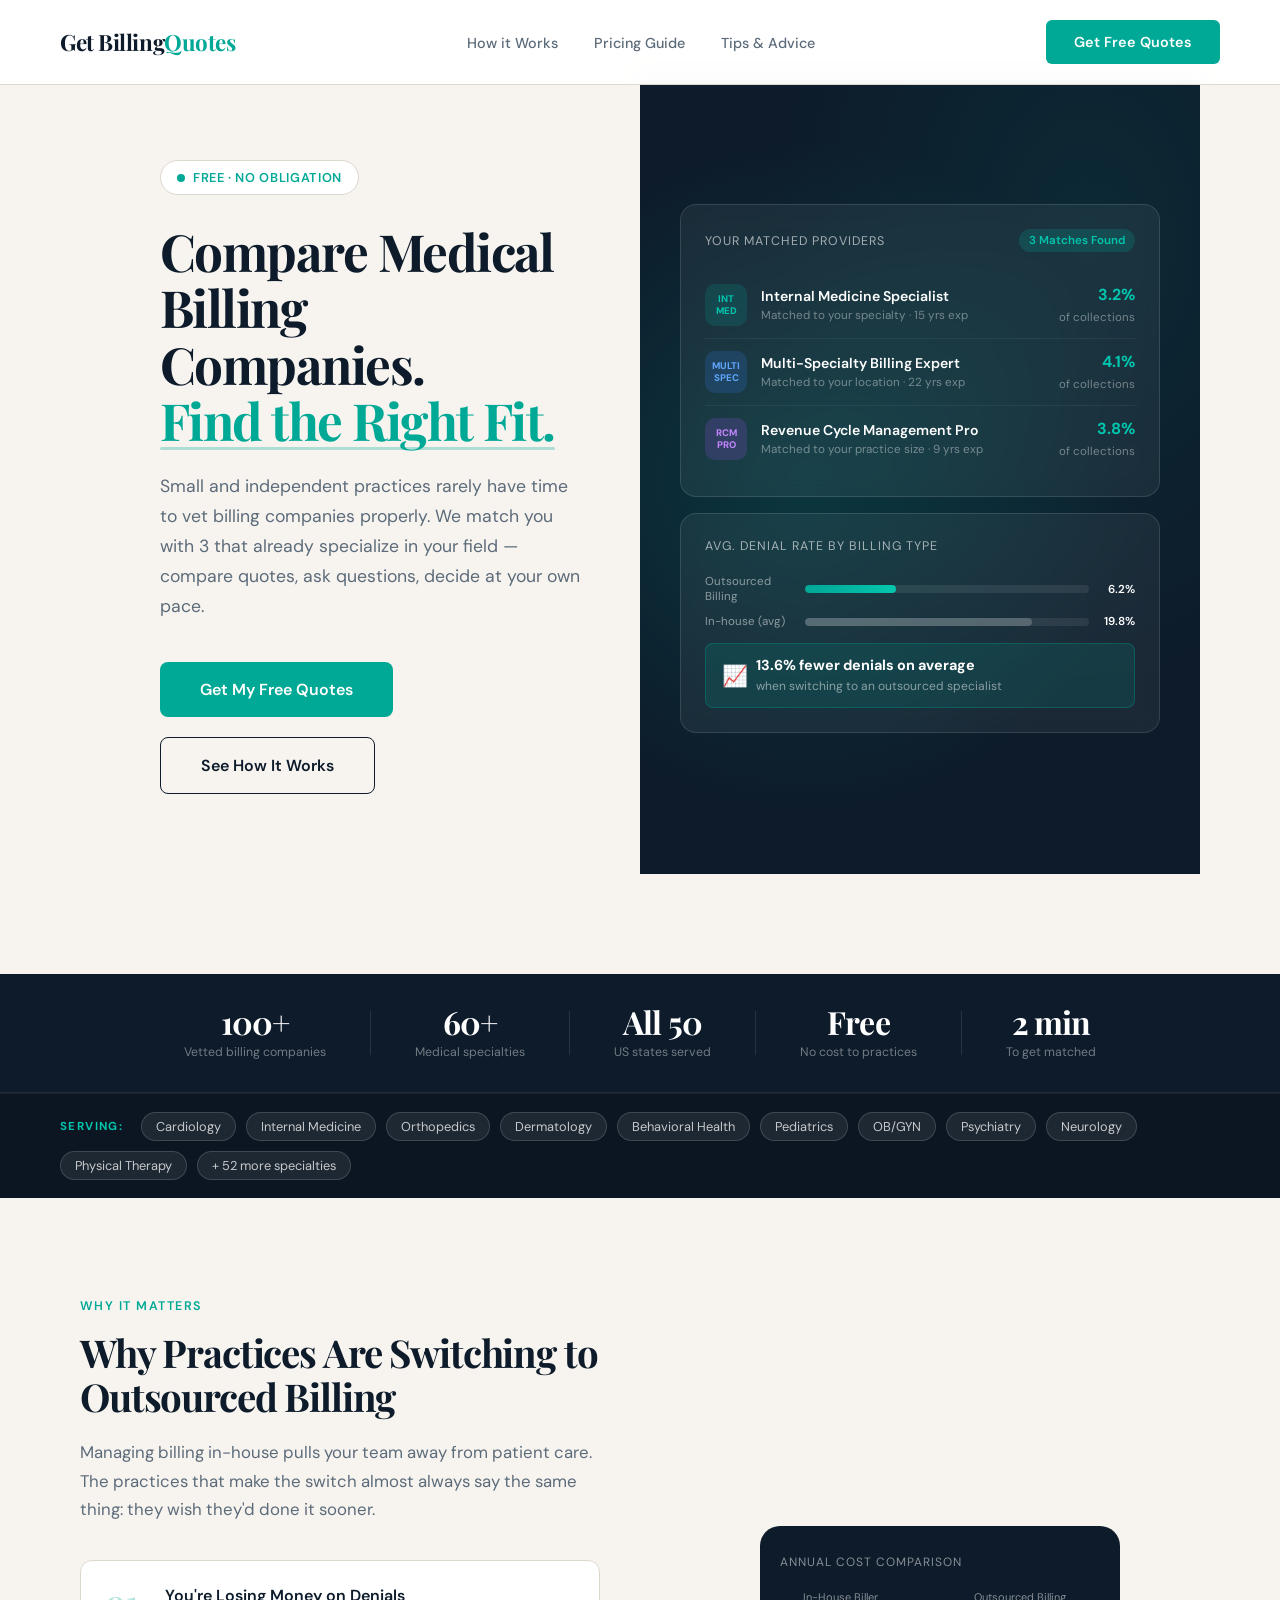
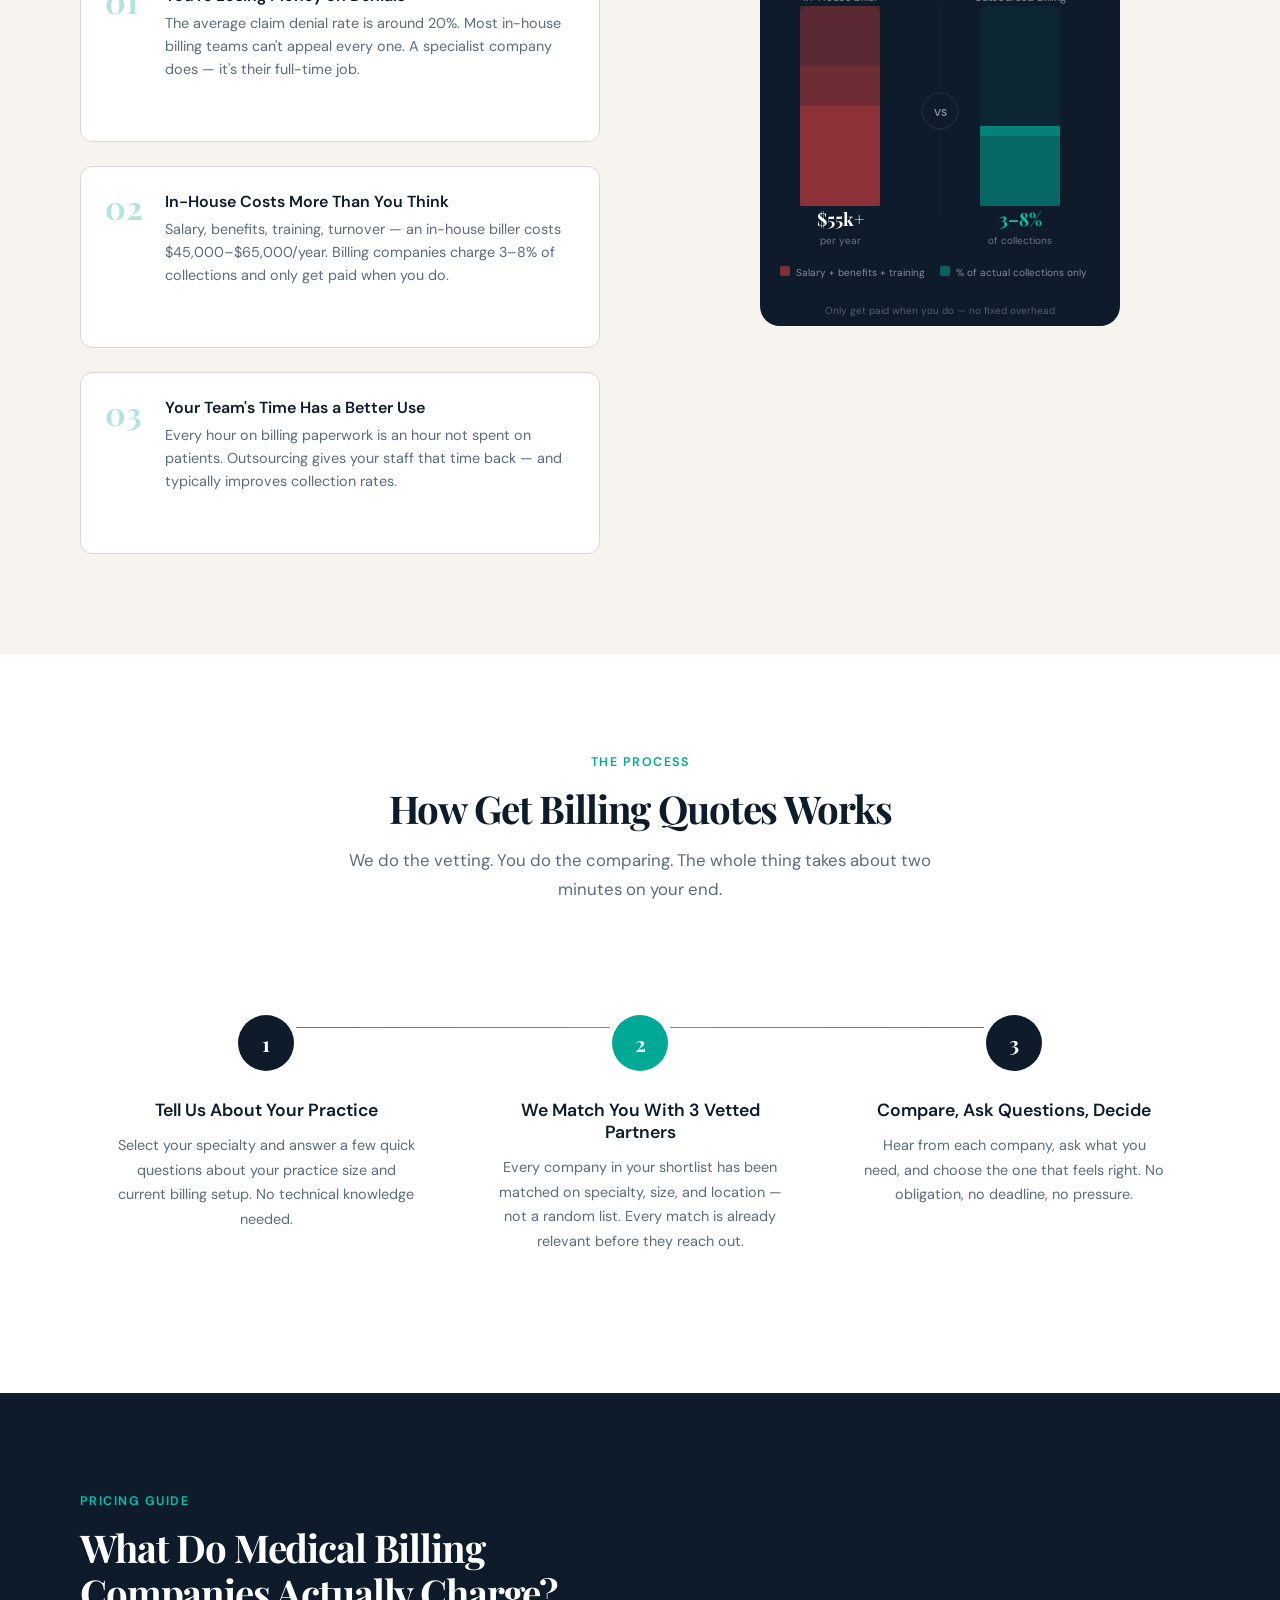
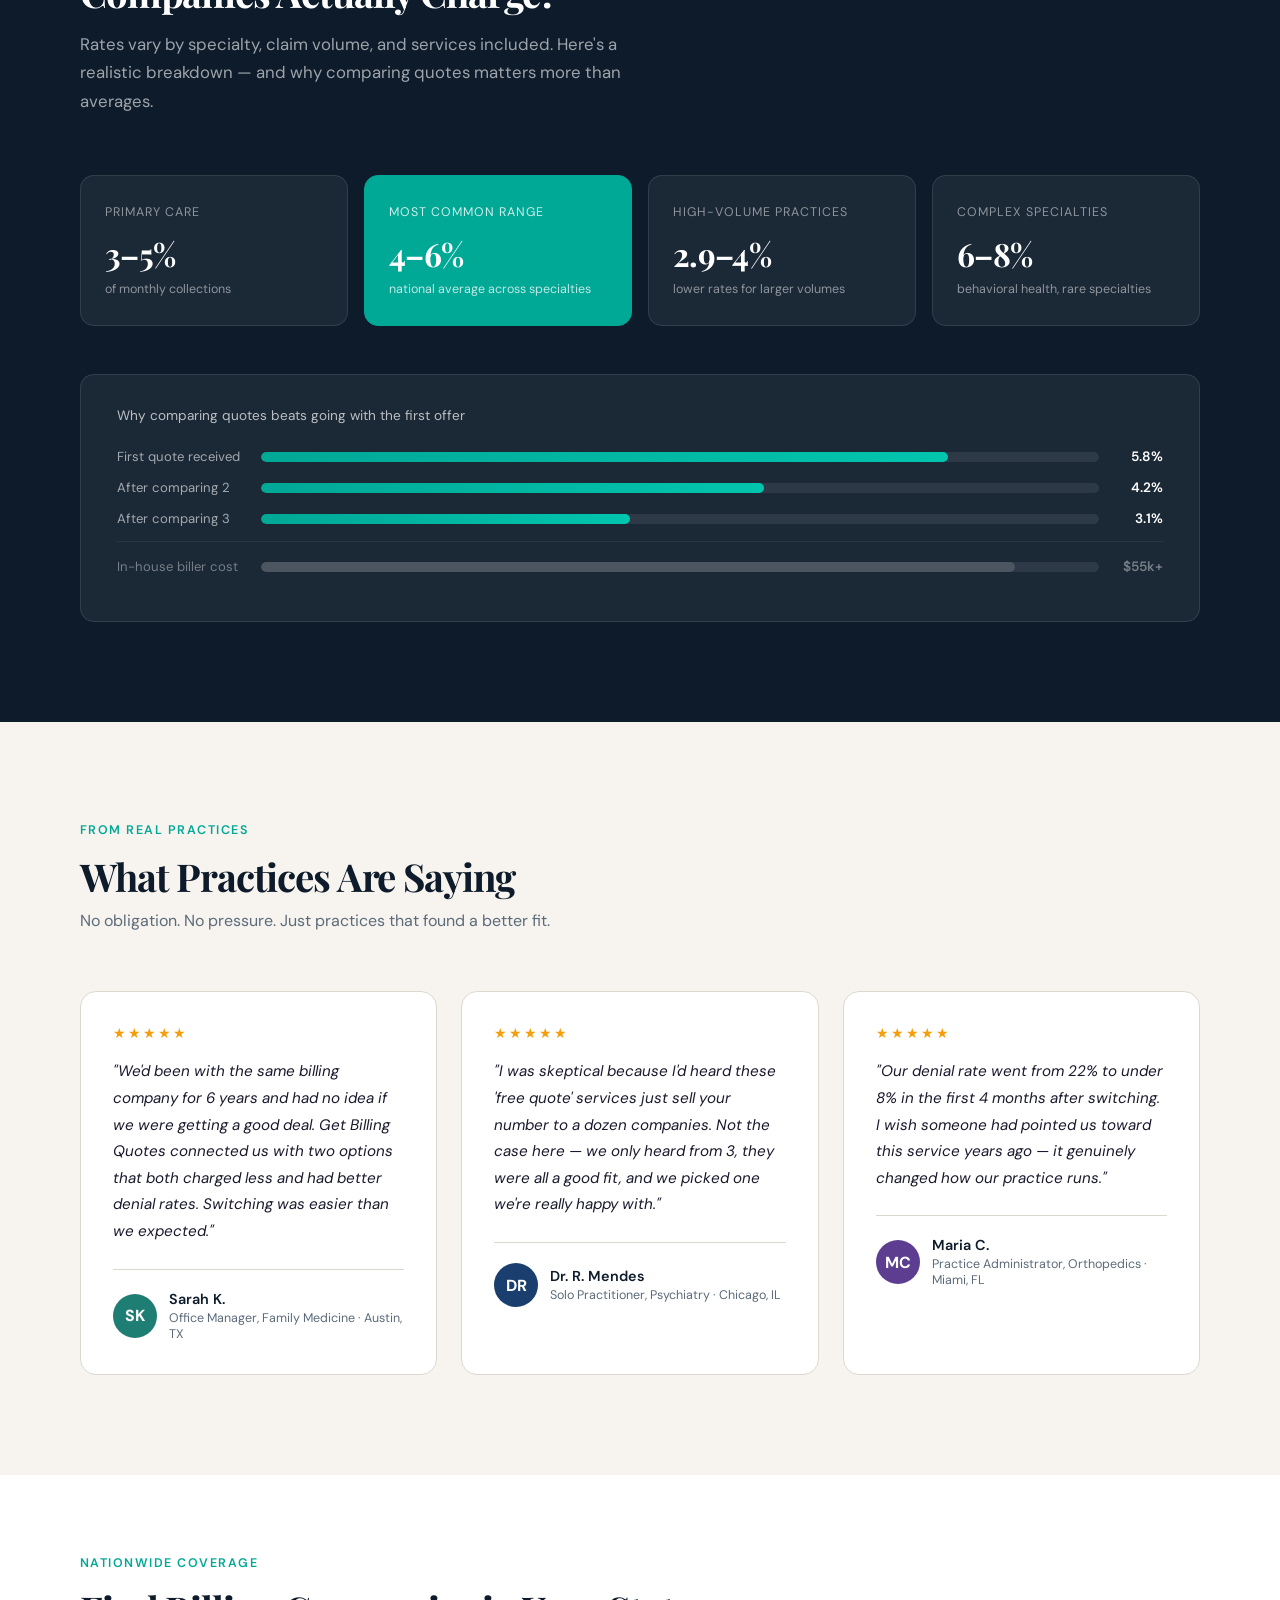
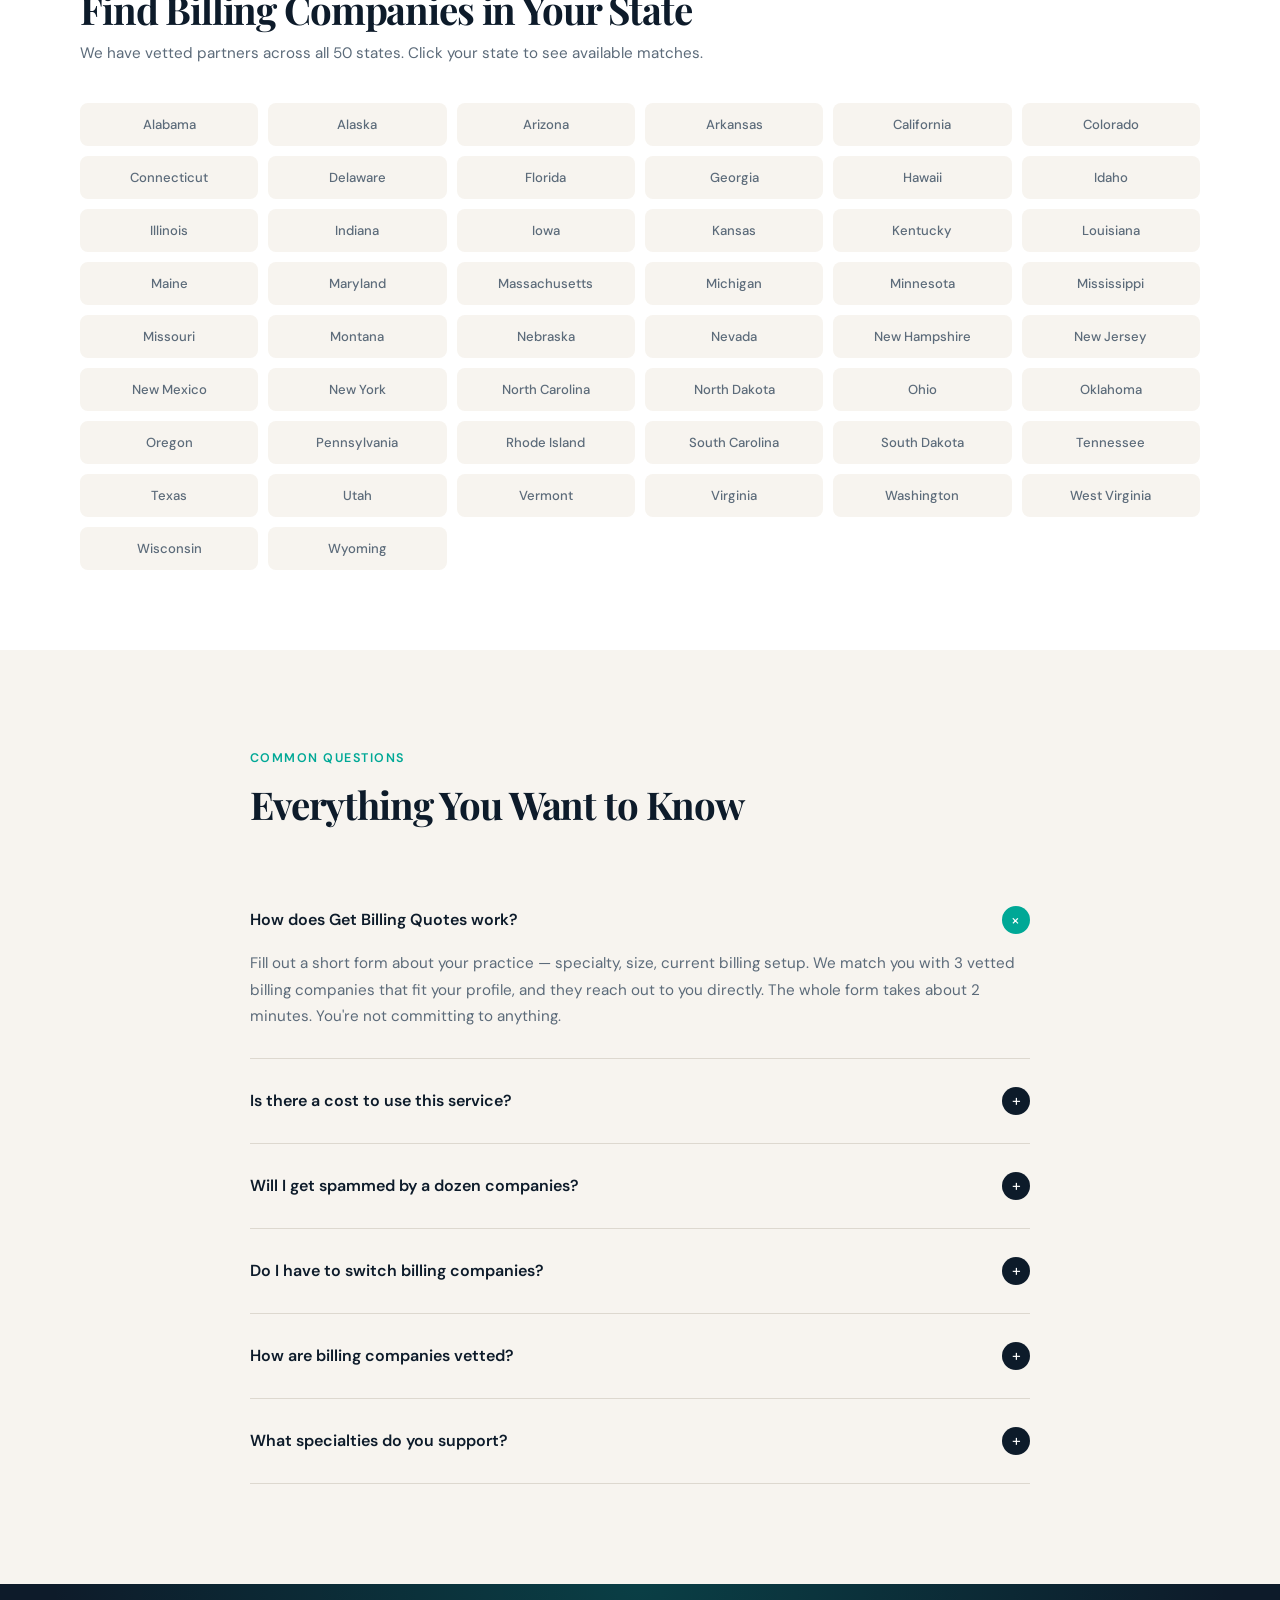
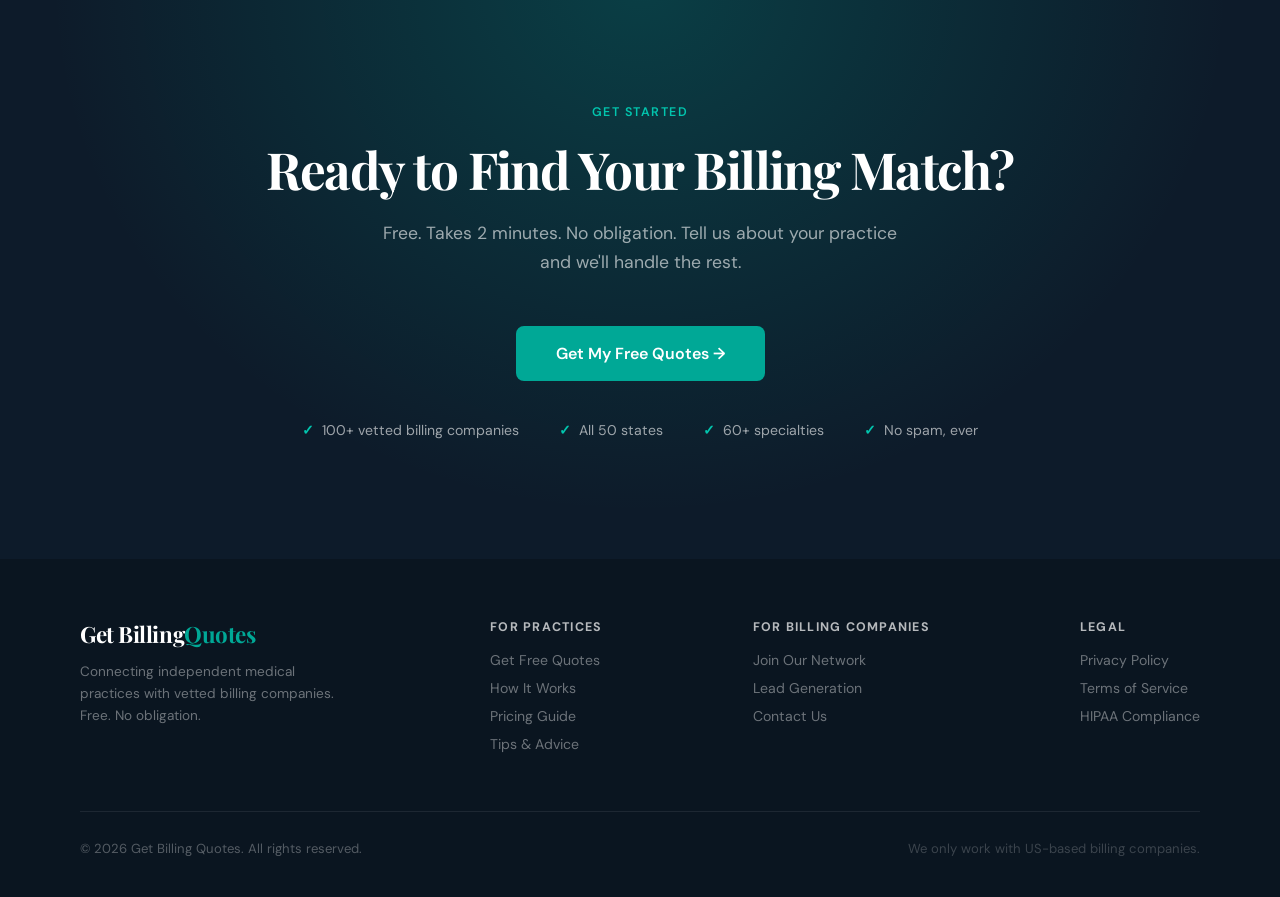
==== commit 3d67f5d3: "Add files via upload" ====
--- a/index.html
+++ b/index.html
@@ -3,14 +3,47 @@
 <head>
 <meta charset="UTF-8">
 <meta name="viewport" content="width=device-width, initial-scale=1.0">
-<title>Outsource Medical Billing — Compare 3 Vetted Companies Free | Get Billing Quotes</title>
-<meta name="description" content="We don't sell billing services — we help you find the right one. Get 3 free, matched quotes from vetted medical billing companies. Takes 2 minutes. No obligation." />
+<title>Get Billing Quotes — Free Medical Billing Comparisons</title>
 <link rel="preconnect" href="https://fonts.googleapis.com">
 <link href="https://fonts.googleapis.com/css2?family=Playfair+Display:wght@400;600;700&family=DM+Sans:wght@300;400;500;600&display=swap" rel="stylesheet">
-<link rel="stylesheet" href="styles.css?v=3">
 <style>
-  /* INDEX.HTML PAGE-SPECIFIC STYLES ONLY */
-  body { background: var(--white); }
+  *, *::before, *::after { box-sizing: border-box; margin: 0; padding: 0; }
+
+  :root {
+    --navy: #0d1b2a;
+    --teal: #00a896;
+    --teal-light: #02c5ae;
+    --cream: #f7f4ef;
+    --text: #1a1a2e;
+    --muted: #5c6b7a;
+    --border: #ddd8cf;
+    --white: #ffffff;
+  }
+
+  html { scroll-behavior: smooth; }
+  body { font-family: 'DM Sans', sans-serif; color: var(--text); background: var(--white); overflow-x: hidden; }
+
+  /* NAV */
+  nav {
+    position: fixed; top: 0; left: 0; right: 0; z-index: 100;
+    display: flex; align-items: center; justify-content: space-between;
+    padding: 20px 60px;
+    background: rgba(255,255,255,0.95);
+    backdrop-filter: blur(12px);
+    border-bottom: 1px solid var(--border);
+  }
+  .nav-logo { font-family: 'Playfair Display', serif; font-size: 1.4rem; font-weight: 700; color: var(--navy); text-decoration: none; letter-spacing: -0.02em; }
+  .nav-logo span { color: var(--teal); }
+  nav ul { list-style: none; display: flex; gap: 36px; }
+  nav ul a { text-decoration: none; color: var(--muted); font-size: 0.9rem; font-weight: 500; transition: color 0.2s; }
+  nav ul a:hover { color: var(--navy); }
+
+  .btn { display: inline-block; padding: 13px 28px; border-radius: 6px; font-family: 'DM Sans', sans-serif; font-weight: 600; font-size: 0.9rem; cursor: pointer; text-decoration: none; transition: all 0.2s ease; border: none; }
+  .btn-primary { background: var(--teal); color: white; }
+  .btn-primary:hover { background: var(--teal-light); transform: translateY(-1px); box-shadow: 0 8px 24px rgba(0,168,150,0.3); }
+  .btn-outline { background: transparent; color: var(--navy); border: 1.5px solid var(--navy); }
+  .btn-outline:hover { background: var(--navy); color: white; }
+  .btn-lg { padding: 17px 40px; font-size: 1rem; border-radius: 8px; }
 
   /* HERO */
   .hero { min-height: 100vh; display: grid; grid-template-columns: 1fr 1fr; padding-top: 80px; background: var(--cream); overflow: hidden; }
@@ -61,35 +94,23 @@
   .savings-text span { color: rgba(255,255,255,0.5); font-size: 0.75rem; }
 
   /* =====================
-     TRUST BAR — strip layout on all screens
+     TRUST BAR
      ===================== */
   .trust-bar { background: var(--navy); }
   .trust-bar-inner {
     display: flex; align-items: center; justify-content: center;
+    padding: 32px 60px;
+    border-bottom: 1px solid rgba(255,255,255,0.07);
     flex-wrap: wrap;
-    padding: 16px 40px;
-    border-bottom: 1px solid rgba(255,255,255,0.07);
     gap: 0;
   }
-  .trust-stat {
-    display: flex; align-items: center; gap: 7px;
-    padding: 8px 20px;
-    text-align: left;
-  }
-  .trust-stat strong {
-    font-family: 'Playfair Display', serif;
-    font-size: 1.1rem; font-weight: 700;
-    color: white; letter-spacing: -0.02em;
-    white-space: nowrap;
-  }
-  .trust-stat span {
-    font-size: 0.78rem; color: rgba(255,255,255,0.5);
-    white-space: nowrap;
-  }
-  .trust-divider { width: 1px; height: 20px; background: rgba(255,255,255,0.15); flex-shrink: 0; align-self: center; }
-  .trust-specialties { display: flex; align-items: center; gap: 8px; padding: 12px 40px; flex-wrap: wrap; background: rgba(0,0,0,0.18); border-top: 1px solid rgba(255,255,255,0.06); }
-  .trust-spec-label { font-size: 0.72rem; text-transform: uppercase; letter-spacing: 0.12em; color: var(--teal-light); font-weight: 700; margin-right: 4px; white-space: nowrap; }
-  .trust-spec-tag { font-size: 0.78rem; padding: 4px 12px; border-radius: 100px; background: rgba(255,255,255,0.08); color: rgba(255,255,255,0.75); border: 1px solid rgba(255,255,255,0.15); white-space: nowrap; }
+  .trust-stat { text-align: center; padding: 0 44px; }
+  .trust-stat strong { display: block; font-family: 'Playfair Display', serif; font-size: 2rem; font-weight: 700; color: white; letter-spacing: -0.03em; line-height: 1; }
+  .trust-stat span { font-size: 0.77rem; color: rgba(255,255,255,0.42); margin-top: 6px; display: block; white-space: nowrap; }
+  .trust-divider { width: 1px; height: 44px; background: rgba(255,255,255,0.1); flex-shrink: 0; }
+  .trust-specialties { display: flex; align-items: center; gap: 10px; padding: 18px 60px; flex-wrap: wrap; background: rgba(0,0,0,0.18); border-top: 1px solid rgba(255,255,255,0.06); }
+  .trust-spec-label { font-size: 0.72rem; text-transform: uppercase; letter-spacing: 0.12em; color: var(--teal-light); font-weight: 700; margin-right: 8px; white-space: nowrap; }
+  .trust-spec-tag { font-size: 0.8rem; padding: 5px 14px; border-radius: 100px; background: rgba(255,255,255,0.08); color: rgba(255,255,255,0.75); border: 1px solid rgba(255,255,255,0.15); white-space: nowrap; cursor: default; transition: all 0.2s; }
   .trust-spec-tag:hover { background: rgba(0,168,150,0.2); border-color: rgba(0,168,150,0.4); color: var(--teal-light); }
 
   /* SECTIONS */
@@ -192,10 +213,50 @@
   .cta-perk { display: flex; align-items: center; gap: 8px; color: rgba(255,255,255,0.6); font-size: 0.88rem; }
   .cta-perk::before { content: '✓'; color: var(--teal-light); font-weight: 700; }
 
-  /* PAGE-SPECIFIC RESPONSIVE */
+  /* FOOTER */
+  footer { background: #0a1520; padding: 60px 80px 40px; }
+  .footer-top { display: flex; justify-content: space-between; align-items: flex-start; padding-bottom: 48px; border-bottom: 1px solid rgba(255,255,255,0.08); gap: 40px; flex-wrap: wrap; }
+  .footer-brand p { color: rgba(255,255,255,0.4); font-size: 0.85rem; margin-top: 12px; max-width: 260px; line-height: 1.6; }
+  .footer-links-group h4 { color: rgba(255,255,255,0.7); font-size: 0.78rem; text-transform: uppercase; letter-spacing: 0.1em; margin-bottom: 16px; }
+  .footer-links-group a { display: block; color: rgba(255,255,255,0.4); text-decoration: none; font-size: 0.88rem; margin-bottom: 10px; transition: color 0.2s; }
+  .footer-links-group a:hover { color: var(--teal-light); }
+  .footer-bottom { padding-top: 28px; display: flex; justify-content: space-between; align-items: center; flex-wrap: wrap; gap: 12px; }
+  .footer-bottom p { color: rgba(255,255,255,0.3); font-size: 0.82rem; }
+
+  /* HAMBURGER */
+  .nav-hamburger { display: none !important; flex-direction: column; gap: 5px; cursor: pointer; padding: 4px; background: none; border: none; }
+  .nav-hamburger span { display: block; width: 24px; height: 2px; background: var(--navy); border-radius: 2px; transition: all 0.3s; }
+  .nav-hamburger.open span:nth-child(1) { transform: translateY(7px) rotate(45deg); }
+  .nav-hamburger.open span:nth-child(2) { opacity: 0; }
+  .nav-hamburger.open span:nth-child(3) { transform: translateY(-7px) rotate(-45deg); }
+
+  .mobile-menu {
+    display: none;
+    position: fixed; top: 57px; left: 0; right: 0; z-index: 99;
+    background: white;
+    border-bottom: 1px solid var(--border);
+    padding: 20px 24px 28px;
+    flex-direction: column;
+    gap: 4px;
+    box-shadow: 0 8px 24px rgba(0,0,0,0.08);
+  }
+  .mobile-menu.open { display: flex; }
+  .mobile-menu a { color: var(--navy); text-decoration: none; font-size: 1rem; font-weight: 500; padding: 12px 0; border-bottom: 1px solid var(--border); }
+  .mobile-menu a:last-child { border-bottom: none; margin-top: 8px; }
+  .mobile-menu .btn-primary { text-align: center; border-radius: 6px; padding: 14px; }
+
   @media (max-width: 1024px) {
+    nav ul { display: none !important; }
+    nav > a.btn { display: none !important; }
+    .nav-hamburger { display: flex !important; }
+    nav { padding: 16px 24px; }
+    section { padding: 80px 40px; }
     .hero { grid-template-columns: 1fr; }
-    .hero-left { padding: 100px 40px 60px; }
+    .hero-left { padding: 80px 24px 48px; }
+    .hero h1 { font-size: clamp(2rem, 7vw, 2.8rem); margin-bottom: 16px; }
+    .hero-sub { font-size: 1rem; margin-bottom: 28px; }
+    .hero-cta-group { flex-direction: column; align-items: stretch; gap: 12px; }
+    .hero-cta-group .btn { text-align: center; }
     .hero-right { display: none; }
     .why-section { grid-template-columns: 1fr; gap: 40px; }
     .why-visual { display: none; }
@@ -205,16 +266,15 @@
     .test-grid { grid-template-columns: 1fr; }
     .states-grid { grid-template-columns: repeat(3, 1fr); }
     .states-section { padding: 60px 24px; }
-    .trust-bar-inner { padding: 12px 24px; }
-    .trust-specialties { padding: 10px 24px; }
+    .trust-bar-inner { padding: 20px 24px; flex-wrap: wrap; gap: 0; }
+    .trust-stat { padding: 10px 16px; flex: 1 1 40%; }
+    .trust-stat strong { font-size: 1.5rem; }
+    .trust-stat span { font-size: 0.7rem; }
+    .trust-divider { display: none; }
+    .trust-specialties { padding: 12px 24px; gap: 8px; }
+    .trust-spec-tag { font-size: 0.75rem; padding: 4px 10px; }
     .cta-section { padding: 80px 40px; }
-  }
-  @media (max-width: 768px) {
-    .hero-left { padding: 80px 24px 48px; }
-    .trust-bar-inner { padding: 10px 16px; }
-    .trust-stat { padding: 6px 10px; }
-    .trust-specialties { padding: 8px 16px; gap: 6px; }
-    .cta-section { padding: 60px 24px; }
+    footer { padding: 48px 40px 32px; }
   }
 </style>
 </head>
@@ -244,9 +304,8 @@
 <section class="hero">
   <div class="hero-left">
     <div class="hero-badge">Free · No Obligation</div>
-    <h1>Outsource Medical Billing —<br><em>Find the Right Fit.</em></h1>
+    <h1>Compare Medical Billing Companies.<br><em>Find the Right Fit.</em></h1>
     <p class="hero-sub">Small and independent practices rarely have time to vet billing companies properly. We match you with 3 that already specialize in your field — compare quotes, ask questions, decide at your own pace.</p>
-    <div style="display:flex;flex-wrap:wrap;align-items:baseline;gap:6px;background:#fdf6e3;border-left:3px solid #d4820a;padding:14px 16px;border-radius:0 8px 8px 0;margin:20px 0;font-size:0.9rem;line-height:1.55;color:var(--navy);"><span style="font-weight:700;color:#d4820a;white-space:nowrap;">We don't sell billing services.</span><span>We help you find the right one. Every company you hear from has already been matched to your specialty, size, and location.</span></div>
     <div class="hero-cta-group">
       <a href="quote.html" class="btn btn-primary btn-lg">Get My Free Quotes</a>
       <a href="#how" class="btn btn-outline btn-lg">See How It Works</a>
